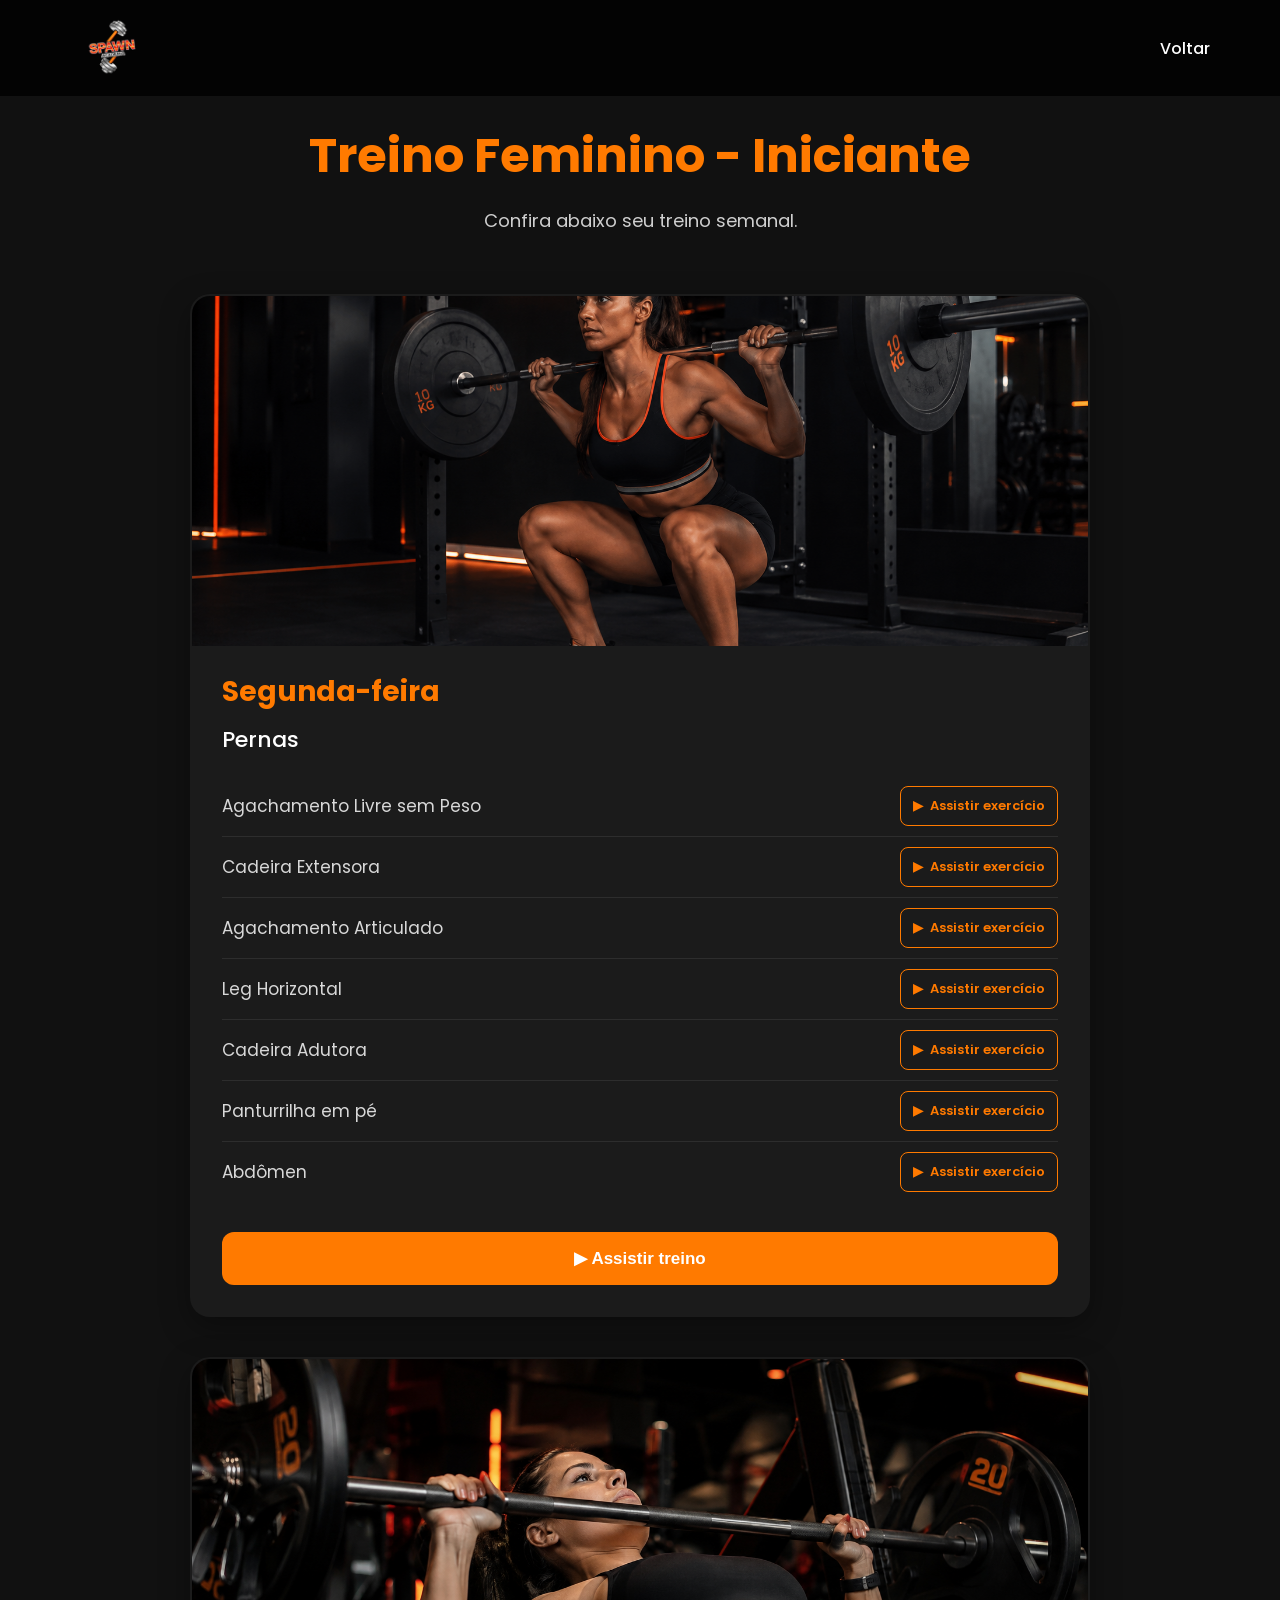
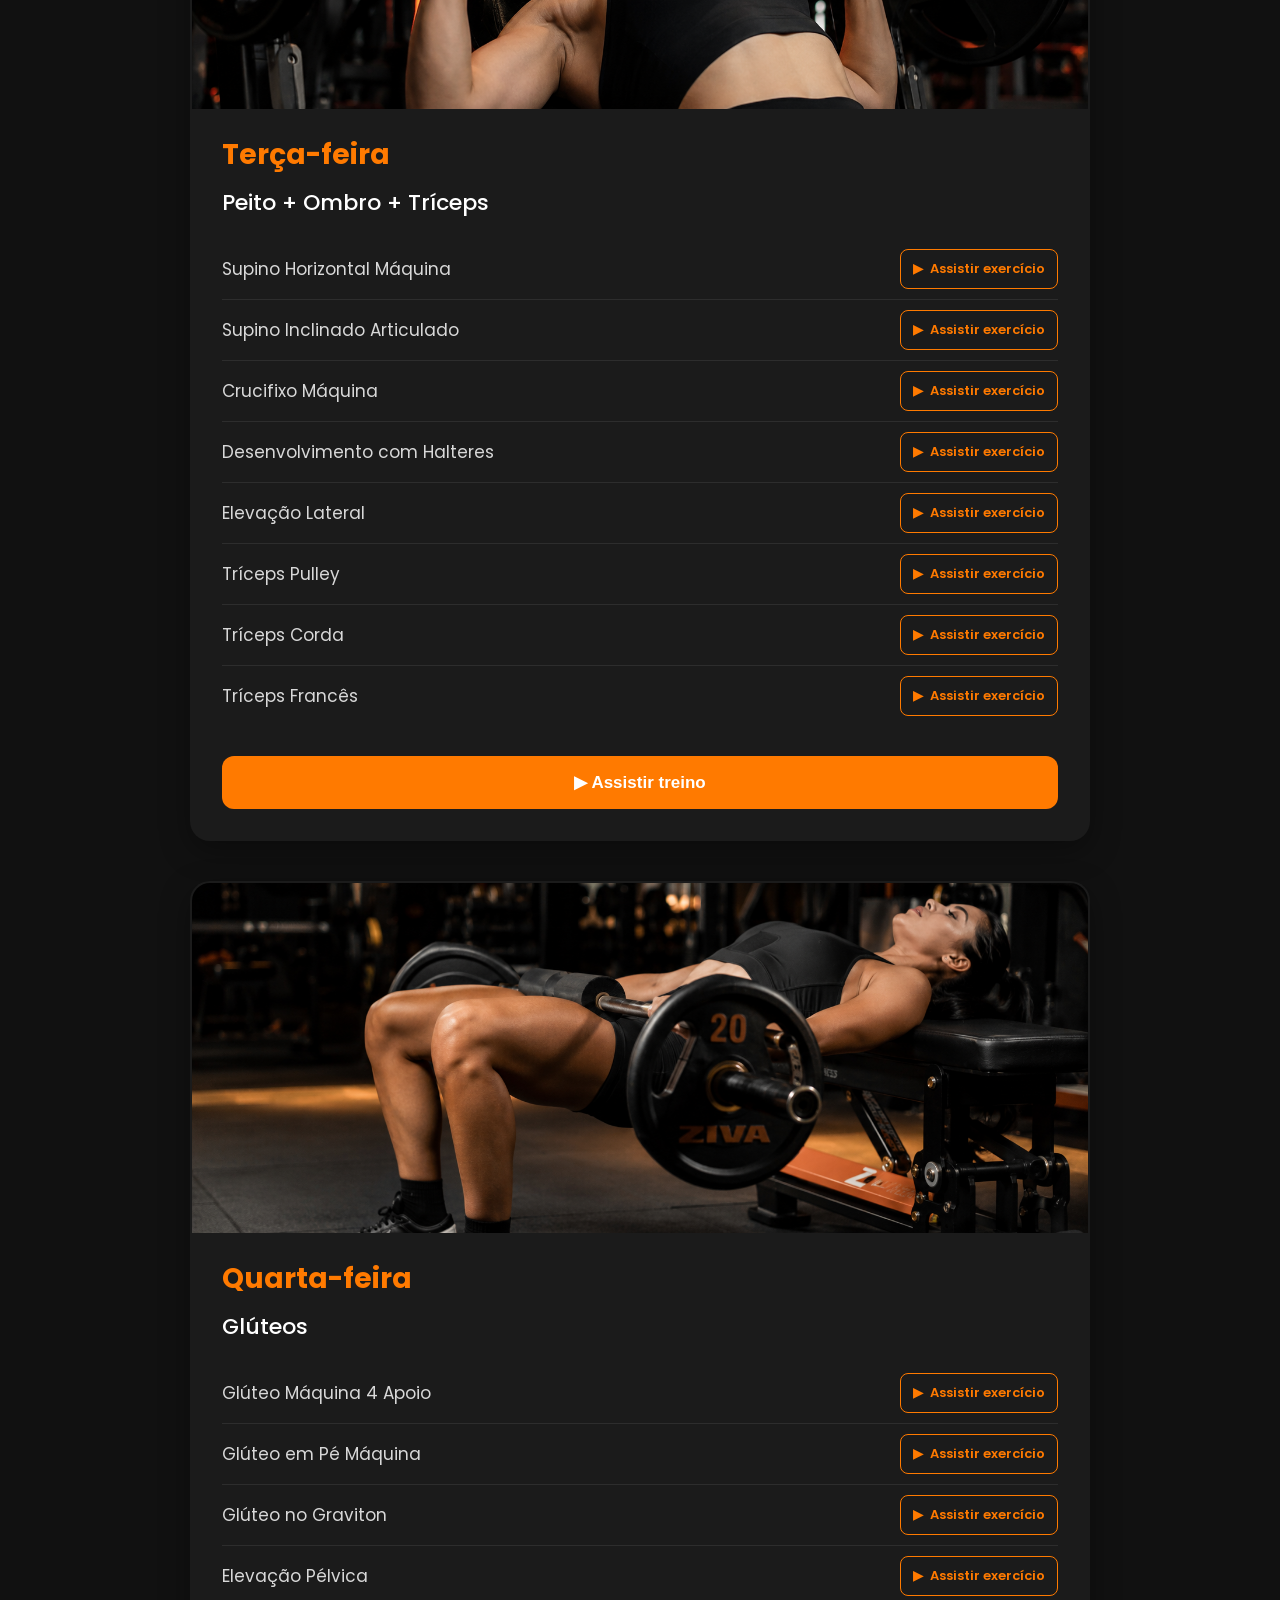
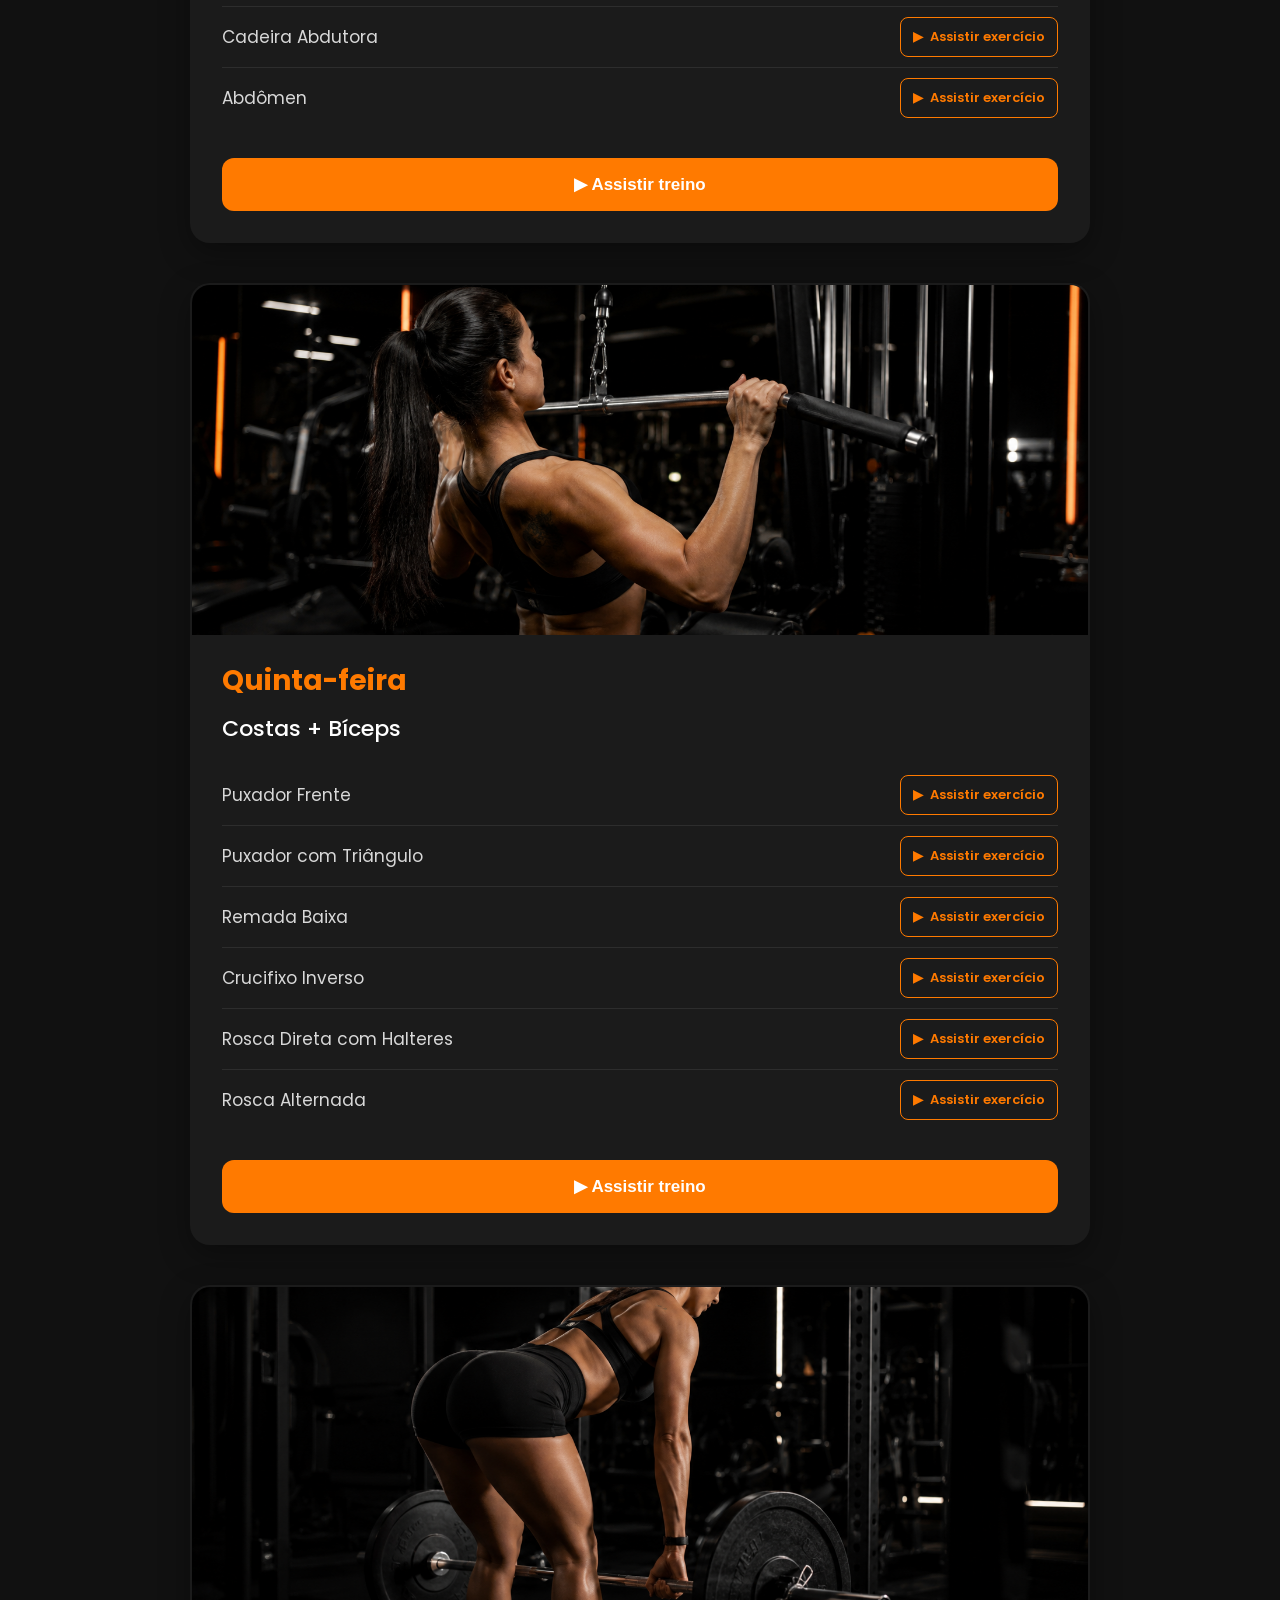
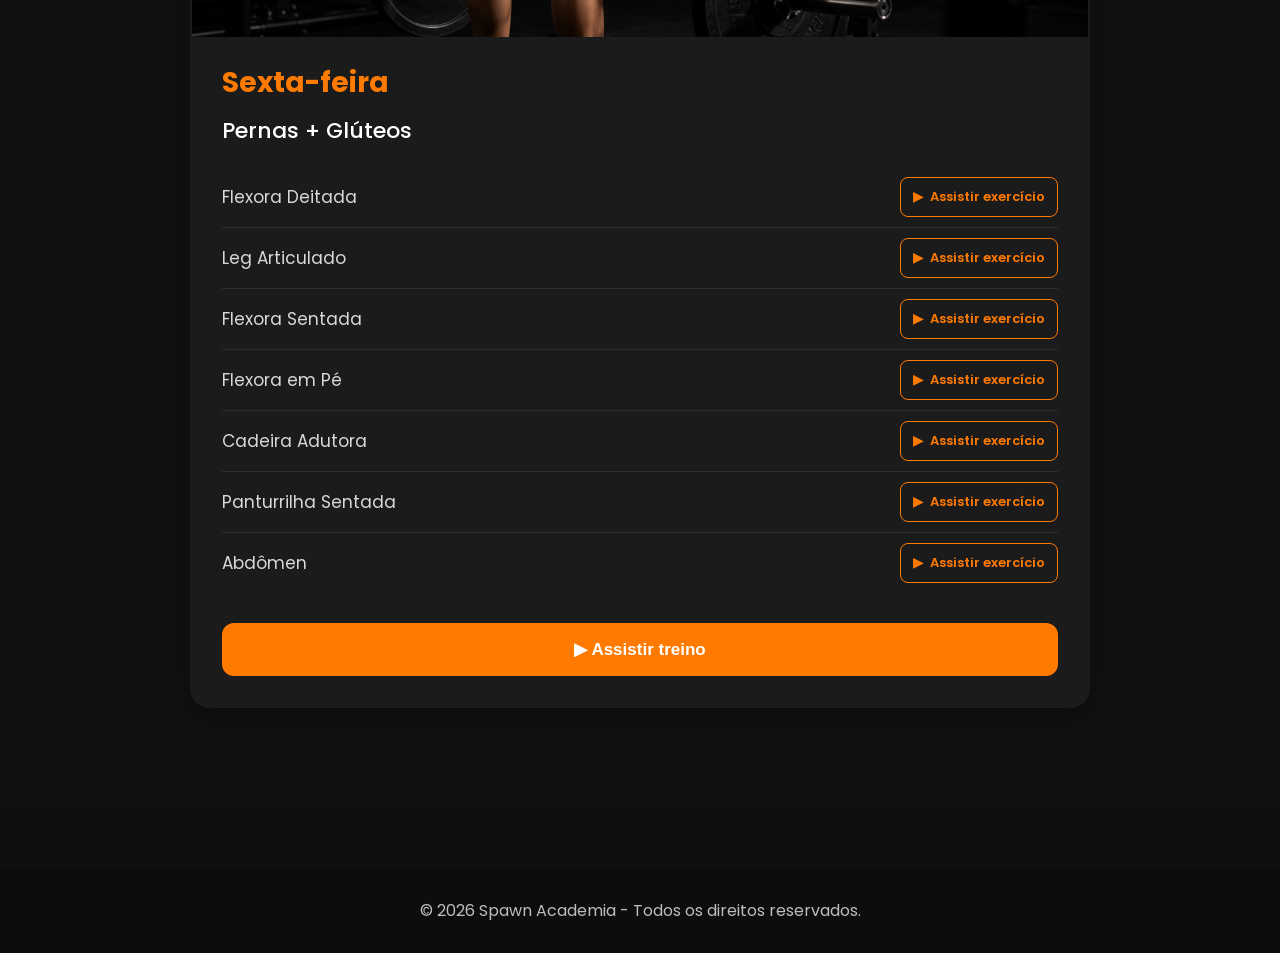
==== pages/feminino-iniciante.html @ f420a845 "Atualiza projeto" ====
<!DOCTYPE html>
<html lang="pt-BR">

<head>
    <meta charset="UTF-8">
    <meta name="viewport" content="width=device-width, initial-scale=1.0">
   
    <title>Spawn Academia | Feminino Iniciante</title>
    <link rel="icon" href="../assents/logo/logo2.png" type="image/png">

    <!-- CSS -->
    <link rel="stylesheet" href="../css/style.css">
    <link rel="stylesheet" href="../css/treino.css">
    <link rel="stylesheet" href="../css/responsive.css">

    <!-- Google Fonts -->
    <link rel="preconnect" href="https://fonts.googleapis.com">
    <link rel="preconnect" href="https://fonts.gstatic.com" crossorigin>

    <link href="https://fonts.googleapis.com/css2?family=Poppins:wght@300;400;500;600;700&display=swap" rel="stylesheet">

</head>

<body>

<header>

    <nav>
      
        <a href="../index.html">
            <img src="../assents/logo/logo2.png" alt="Spawn Academia" class="logo">
        </a>

        <ul class="menu">
            <li><a href="../pages/feminino.html">Voltar</a></li>
        </ul>

    </nav>
  
</header>

<section class="treino">

    <div class="titulo">

        <h1>Treino Feminino - Iniciante</h1>

        <p>Confira abaixo seu treino semanal.</p>

    </div>

    <!-- Segunda -->

    <div class="card-treino">

        <img src="../assents/images/segunda-pernas.fem.png" alt="Treino Segunda">

        <h2>Segunda-feira</h2>

        <h3>Pernas</h3>

        <ul>

            <li class="exercicio-item">
                <span>Agachamento Livre sem Peso</span>
                <a href="https://www.youtube.com/watch?v=Vlyn26lt04U&list=PLMjKPIZwZ25E&index=1" class="assistir-exercicio">
                    <span>▶</span> Assistir exercício
                </a>
            </li>
            <li class="exercicio-item">
                <span>Cadeira Extensora</span>
                <a href="https://www.youtube.com/watch?v=GzmvI4ds8M0&list=PLMjKPIZwZ25E&index=2" class="assistir-exercicio">
                    <span>▶</span> Assistir exercício
                </a>
            </li>
            <li class="exercicio-item">
                <span>Agachamento Articulado</span>
                <a href="https://www.youtube.com/watch?v=La2tr0AHAV4&list=PLMjKPIZwZ25E&index=3" class="assistir-exercicio">
                    <span>▶</span> Assistir exercício
                </a>
            </li>
            <li class="exercicio-item">
                <span>Leg Horizontal</span>
                <a href="https://www.youtube.com/watch?v=qKCYcLZie_Y&list=PLMjKPIZwZ25E&index=4" class="assistir-exercicio">
                    <span>▶</span> Assistir exercício
                </a>
            </li>
            <li class="exercicio-item">
                <span>Cadeira Adutora</span>
                <a href="https://www.youtube.com/watch?v=jMD0HvtWt2k&list=PLMjKPIZwZ25E&index=5" class="assistir-exercicio">
                    <span>▶</span> Assistir exercício
                </a>
            </li>
            <li class="exercicio-item">
                <span>Panturrilha em pé</span>
                <a href="https://www.youtube.com/watch?v=u_XBItPvcCw&list=PLMjKPIZwZ25E&index=6" class="assistir-exercicio">
                    <span>▶</span> Assistir exercício
                </a>
            </li>
            <li class="exercicio-item">
                <span>Abdômen</span>
                <a href="https://www.youtube.com/watch?v=ndhmgpJCgoA&list=PLMjKPIZwZ25E&index=7" class="assistir-exercicio">
                    <span>▶</span> Assistir exercício
                </a>
            </li>
            
        </ul>

        <button type="button" onclick="window.open('https://www.youtube.com/watch?v=Vlyn26lt04U&list=PLMjKPIZwZ25E', '_blank', 'noopener,noreferrer')">▶ Assistir treino</button>

    </div>

    <!-- Terça -->

    <div class="card-treino">

        <img src="../assents/images/terca-peito-triceps.fem.png" alt="Treino Terça">

        <h2>Terça-feira</h2>

        <h3>Peito + Ombro + Tríceps</h3>

        <ul>

            <li class="exercicio-item">
                <span>Supino Horizontal Máquina</span>
                <a href="https://www.youtube.com/watch?v=teJat9V-xh8&list=PLD3ThvV-xAG4" class="assistir-exercicio">
                    <span>▶</span> Assistir exercício
                </a>
            </li>
            <li class="exercicio-item">
                <span>Supino Inclinado Articulado</span>
                <a href="https://www.youtube.com/watch?v=osaffIU2b-A&list=PLD3ThvV-xAG4&index=3" class="assistir-exercicio">
                    <span>▶</span> Assistir exercício
                </a>
            </li>
            <li class="exercicio-item">
                <span>Crucifixo Máquina</span>
                <a href="https://www.youtube.com/watch?v=tzoVTt4KNB0&list=PLD3ThvV-xAG4&index=3" class="assistir-exercicio">
                    <span>▶</span> Assistir exercício
                </a>
            </li>
            <li class="exercicio-item">
                <span>Desenvolvimento com Halteres</span>
                <a href="https://www.youtube.com/watch?v=xaih0rnWHNw&list=PLD3ThvV-xAG4&index=4" class="assistir-exercicio">
                    <span>▶</span> Assistir exercício
                </a>
            </li>
            <li class="exercicio-item">
                <span>Elevação Lateral</span>
                <a href="https://www.youtube.com/watch?v=FYA7ZMkx0fg&list=PLD3ThvV-xAG4&index=5" class="assistir-exercicio">
                    <span>▶</span> Assistir exercício
                </a>
            </li>
            <li class="exercicio-item">
                <span>Tríceps Pulley</span>
                <a href="https://www.youtube.com/watch?v=lIT7YgnrWY8&list=PLD3ThvV-xAG4&index=6" class="assistir-exercicio">
                    <span>▶</span> Assistir exercício
                </a>
            </li>
            <li class="exercicio-item">
                <span>Tríceps Corda</span>
                <a href="https://www.youtube.com/watch?v=d1Bbe0peOoQ&list=PLD3ThvV-xAG4&index=7" class="assistir-exercicio">
                    <span>▶</span> Assistir exercício
                </a>
            </li>
            <li class="exercicio-item">
                <span>Tríceps Francês</span>
                <a href="https://www.youtube.com/watch?v=gcNWqP2ORuw&list=PLD3ThvV-xAG4&index=8" class="assistir-exercicio">
                    <span>▶</span> Assistir exercício
                </a>
            </li>

        </ul>

        <button type="button" onclick="window.open('https://www.youtube.com/watch?v=teJat9V-xh8&list=PLD3ThvV-xAG4&index=1', '_blank', 'noopener,noreferrer')">▶ Assistir treino</button>

    </div>

    <!-- Quarta -->

    <div class="card-treino">

        <img src="../assents/images/quarta-gluteos.fem.png" alt="Treino Quarta">

        <h2>Quarta-feira</h2>

        <h3>Glúteos</h3>

        <ul>
            
            <li class="exercicio-item">
                <span>Glúteo Máquina 4 Apoio</span>
                <a href="https://www.youtube.com/watch?v=OLvoChA8pmU&list=PLNprxktnmZfQ" class="assistir-exercicio">
                    <span>▶</span> Assistir exercício
                </a>
            </li>
            <li class="exercicio-item">
                <span>Glúteo em Pé Máquina</span>
                <a href="#" class="assistir-exercicio">
                    <span>▶</span> Assistir exercício
                </a>
            </li>
            <li class="exercicio-item">
                <span>Glúteo no Graviton</span>
                <a href="https://www.youtube.com/watch?v=3ym4Fl9kxkk&list=PLNprxktnmZfQ&index=3" class="assistir-exercicio">
                    <span>▶</span> Assistir exercício
                </a>
            </li>
            <li class="exercicio-item">
                <span>Elevação Pélvica</span>
                <a href="https://www.youtube.com/watch?v=L72Zd0kq_0Q&list=PLNprxktnmZfQ&index=3" class="assistir-exercicio">
                    <span>▶</span> Assistir exercício
                </a>
            </li>
            <li class="exercicio-item">
                <span>Cadeira Abdutora</span>
                <a href="https://www.youtube.com/watch?v=ipxPjd1JpSI&list=PLNprxktnmZfQ&index=4" class="assistir-exercicio">
                    <span>▶</span> Assistir exercício
                </a>
            </li>
            <li class="exercicio-item">
                <span>Abdômen</span>
                <a href="https://www.youtube.com/watch?v=7vRkRuj1rWE&list=PLNprxktnmZfQ&index=5" class="assistir-exercicio">
                    <span>▶</span> Assistir exercício
                </a>
            </li>
        
        </ul>
            
        <button type="button" onclick="window.open('https://www.youtube.com/watch?v=OLvoChA8pmU&list=PLNprxktnmZfQ', '_blank', 'noopener,noreferrer')">▶ Assistir treino</button>

    </div>

    <!-- Quinta -->

    <div class="card-treino">

        <img src="../assents/images/quinta-costas-biceps.fem.png" alt="Treino Quinta">

        <h2>Quinta-feira</h2>

        <h3>Costas + Bíceps</h3>

        <ul>

            <li class="exercicio-item">
                <span>Puxador Frente</span>
                <a href="https://www.youtube.com/watch?v=nlOxbo0tPXo&list=PLH4YODQTalH0" class="assistir-exercicio">
                    <span>▶</span> Assistir exercício
                </a>
            </li>
            <li class="exercicio-item">
                <span>Puxador com Triângulo</span>
                <a href="https://www.youtube.com/watch?v=YEAB3eQNvuk&list=PLH4YODQTalH0&index=2" class="assistir-exercicio">
                    <span>▶</span> Assistir exercício
                </a>
            </li>
            <li class="exercicio-item">
                <span>Remada Baixa</span>
                <a href="https://www.youtube.com/watch?v=YYjHWFsqHI0&list=PLH4YODQTalH0&index=3" class="assistir-exercicio">
                    <span>▶</span> Assistir exercício
                </a>
            </li>
            <li class="exercicio-item">
                <span>Crucifixo Inverso</span>
                <a href="https://www.youtube.com/watch?v=YYIygKVT1xU&list=PLH4YODQTalH0&index=4" class="assistir-exercicio">
                    <span>▶</span> Assistir exercício
                </a>
            </li>
            <li class="exercicio-item">
                <span>Rosca Direta com Halteres</span>
                <a href="https://www.youtube.com/watch?v=7l2y5PBVkb8&list=PLH4YODQTalH0&index=5" class="assistir-exercicio">
                    <span>▶</span> Assistir exercício
                </a>
            </li>
            <li class="exercicio-item">
                <span>Rosca Alternada</span>
                <a href="https://www.youtube.com/watch?v=LImiRdWSFnM&list=PLH4YODQTalH0&index=6" class="assistir-exercicio">
                    <span>▶</span> Assistir exercício
                </a>
            </li>

        </ul>

        <button type="button" onclick="window.open('https://www.youtube.com/watch?v=YEAB3eQNvuk&list=PLH4YODQTalH0', '_blank', 'noopener,noreferrer')">▶ Assistir treino</button>

    </div>

    <!-- Sexta -->

    <div class="card-treino">

        <img src="../assents/images/sexta-posterior.fem.png" alt="Treino Sexta">

        <h2>Sexta-feira</h2>

        <h3>Pernas + Glúteos</h3>

        <ul>

            <li class="exercicio-item">
                <span>Flexora Deitada</span>
                <a href="https://www.youtube.com/watch?v=069r8OwRRcQ&list=PLcJt9dK25GWM&index=4" class="assistir-exercicio">
                    <span>▶</span> Assistir exercício
                </a>
            </li>
            <li class="exercicio-item">
                <span>Leg Articulado</span>
                <a href="https://www.youtube.com/watch?v=kw7XXv4GNTw&list=PLcJt9dK25GWM&index=7" class="assistir-exercicio">
                    <span>▶</span> Assistir exercício
                </a>
            </li>
            <li class="exercicio-item">
                <span>Flexora Sentada</span>
                <a href="https://www.youtube.com/watch?v=VbL2vviYEyE&list=PLcJt9dK25GWM&index=7" class="assistir-exercicio">
                    <span>▶</span> Assistir exercício
                </a>
            </li>
            <li class="exercicio-item">
                <span>Flexora em Pé</span>
                <a href="https://www.youtube.com/watch?v=D6bbSNT-ZXE&list=PLcJt9dK25GWM&index=7" class="assistir-exercicio">
                    <span>▶</span> Assistir exercício
                </a>
            </li>
            <li class="exercicio-item">
                <span>Cadeira Adutora</span>
                <a href="https://www.youtube.com/watch?v=ipxPjd1JpSI&list=PLcJt9dK25GWM&index=2" class="assistir-exercicio">
                    <span>▶</span> Assistir exercício
                </a>
            </li>
            <li class="exercicio-item">
                <span>Panturrilha Sentada</span>
                <a href="https://www.youtube.com/watch?v=YFZ21l-8hrI&list=PLcJt9dK25GWM" class="assistir-exercicio">
                    <span>▶</span> Assistir exercício
                </a>
            </li>
            <li class="exercicio-item">
                <span>Abdômen</span>
                <a href="https://www.youtube.com/watch?v=ndhmgpJCgoA&list=PLcJt9dK25GWM&index=2" class="assistir-exercicio">
                    <span>▶</span> Assistir exercício
                </a>
            </li>

        </ul>

        <button type="button" onclick="window.open('https://www.youtube.com/watch?v=069r8OwRRcQ&list=PLcJt9dK25GWM&index=4', '_blank', 'noopener,noreferrer')">▶ Assistir treino</button>
        
    </div>

</section>

<footer>

    <p>© 2026 Spawn Academia - Todos os direitos reservados.</p>

</footer>

<script src="../js/script.js"></script>

</body>

</html>
---- css/style.css ----
/* ===========================
   RESET
=========================== */

*{
    margin:0;
    padding:0;
    box-sizing:border-box;
}

html{
    scroll-behavior:smooth;
}

body{
    font-family:'Poppins', sans-serif;
    background:#0f0f0f;
    color:#fff;
}

a{
    text-decoration:none;
    color:inherit;
}

img{
    max-width:100%;
    display:block;
}

ul{
    list-style:none;
}

/* ===========================
   CORES
=========================== */

:root{

    --laranja:#ff7a00;
    --preto:#0f0f0f;
    --cinza:#1a1a1a;
    --branco:#ffffff;

}

/* ===========================
   HEADER
=========================== */

header{

    width:100%;
    position:fixed;
    top:0;
    left:0;
    background:rgba(0,0,0,.85);
    backdrop-filter:blur(8px);
    z-index:1000;

}

nav{

    max-width:1200px;
    margin:auto;

    display:flex;
    justify-content:space-between;
    align-items:center;

    padding:18px 30px;

}

.logo{

    height:60px;

}

.menu{

    display:flex;
    gap:30px;

}

.menu a{

    transition:.3s;
    font-weight:500;

}

.menu a:hover{

    color:var(--laranja);

}

/* ===========================
   HERO
=========================== */

.hero{

    position:relative;

    width:100%;

    min-height:100vh;

    overflow:hidden;

}

.slider{

    position:absolute;

    width:100%;

    height:100%;

}

.slide{

    position:absolute;

    width:100%;

    height:100%;

    object-fit:cover;

    opacity:0;

    transition:opacity 1.5s ease;

}

.slide.active{

    opacity:1;

}

.overlay{

    position:absolute;

    top:0;

    left:0;

    width:100%;

    height:100%;

    background:rgba(0,0,0,.60);

    z-index:1;

}

.hero-content{

    position:relative;

    z-index:2;

    min-height:100vh;

    display:flex;

    flex-direction:column;

    justify-content:center;

    align-items:center;

    text-align:center;

    padding:20px;

    padding-top:90px;

}

.hero h1{

    font-size:60px;

    margin-bottom:20px;

}

.hero p{

    font-size:20px;

    color:#ddd;

    margin-bottom:35px;

    max-width:700px;

}

.btn{

    background:var(--laranja);

    color:#fff;

    padding:15px 40px;

    border-radius:8px;

    font-size:18px;

    font-weight:600;

    transition:.3s;

}

.btn:hover{

    background:#ff8d24;

    transform:scale(1.05);

}

.indicadores{

    display:flex;

    gap:12px;

    margin-top:45px;

}

.dot{

    width:12px;

    height:12px;

    border-radius:50%;

    background:rgba(255,255,255,.5);

    cursor:pointer;

    transition:.3s;

}

.dot.active{

    background:var(--laranja);

}

/* ===========================
   CATEGORIAS
=========================== */

.categorias{

    max-width:1200px;

    margin:auto;

    padding:80px 25px;

}

.categorias h2{

    text-align:center;

    font-size:38px;

    margin-bottom:45px;

}

.cards{

    display:grid;

    grid-template-columns:repeat(2,1fr);

    gap:30px;

}

.card{

    background:var(--cinza);

    border-radius:15px;

    overflow:hidden;

    transition:.3s;

    cursor:pointer;

    box-shadow:0 10px 25px rgba(0,0,0,.25);

}

.card:hover{

    transform:translateY(-8px);

    box-shadow:0 18px 35px rgba(255,122,0,.18);

    animation:pulo-card .42s ease;

}

.card img{

    width:100%;

    height:260px;

    object-fit:cover;

    object-position:center 35%;

}

.card h3{

    padding:20px;

    text-align:center;

    font-size:24px;

    font-weight:600;

}

/* ===========================
   FOOTER
=========================== */

footer{

    background:#000;

    text-align:center;

    padding:30px;

    color:#999;

    margin-top:60px;

}

/* ===========================
   RESPONSIVO
=========================== */

@media(max-width:992px){

    nav{

        padding:18px 20px;

    }

    .hero h1{

        font-size:48px;

    }

    .hero p{

        font-size:18px;

    }

}

@media(max-width:768px){

    nav{

        flex-direction:column;

        gap:15px;

        padding:18px 20px;

    }

    .logo{

        height:55px;

    }

    .menu{

        display:flex;

        gap:20px;

        flex-wrap:wrap;

        justify-content:center;

    }

    .hero{

        min-height:100vh;

    }

    .hero-content{

        padding-top:150px;

        padding-left:20px;

        padding-right:20px;

    }

    .hero h1{

        font-size:36px;

    }

    .hero p{

        font-size:17px;

    }

    .btn{

        padding:14px 30px;

        font-size:17px;

    }

    .cards{

        grid-template-columns:1fr;

    }

}

@media(max-width:480px){

    .hero-content{

        padding-top:170px;

    }

    .hero h1{

        font-size:30px;

        line-height:1.2;

    }

    .hero p{

        font-size:16px;

    }

    .btn{

        width:100%;

        max-width:260px;

        font-size:16px;

        padding:13px 20px;

    }

    .categorias{

        padding:60px 20px;

    }

    .categorias h2{

        font-size:30px;

    }

    .card img{

        height:220px;

    }

    .card h3{

        font-size:22px;

    }

}

/* ===========================
   CONTATO
=========================== */

.contato{

    padding:90px 25px;

    background:#111;

    text-align:center;

}

.contato h2{

    font-size:42px;

    color:var(--laranja);

    margin-bottom:15px;

}

.contato-subtitulo{

    color:#bdbdbd;

    margin-bottom:60px;

    font-size:18px;

}

.contato-grid{

    max-width:1200px;

    margin:auto;

    display:grid;

    grid-template-columns:repeat(3,1fr);

    gap:30px;

}

.contato-card{

    background:#1b1b1b;

    border-radius:18px;

    padding:40px 25px;

    transition:.35s;

    border:2px solid transparent;

    box-shadow:0 15px 35px rgba(0,0,0,.35);

}

.contato-card:hover{

    transform:translateY(-10px);

    border-color:var(--laranja);

    box-shadow:0 20px 45px rgba(255,122,0,.25);

}

.contato-card i{

    font-size:42px;

    color:var(--laranja);

    margin-bottom:20px;

}

.contato-card h3{

    margin-bottom:15px;

    font-size:24px;

}

.contato-card p{

    color:#d5d5d5;

    margin-bottom:25px;

    line-height:1.6;

}

.contato-btn{

    display:inline-block;

    background:var(--laranja);

    color:white;

    padding:12px 28px;

    border-radius:8px;

    font-weight:600;

    transition:.3s;

}

.contato-btn:hover{

    background:#ff9433;

    transform:scale(1.05);

}

@media(max-width:900px){

    .contato-grid{

        grid-template-columns:repeat(2,1fr);

    }

}

@media(max-width:768px){

    .contato{

        padding:70px 20px;

    }

    .contato h2{

        font-size:34px;

    }

}

@media(max-width:600px){

    .contato-grid{

        grid-template-columns:1fr;

    }

}

/* ================================
   ANIMAÇÃO AO ROLAR
================================ */

.animar-scroll {
    opacity: 0;
    transform: translateY(40px);
    transition: opacity 0.8s ease, transform 0.8s ease;
}

.animar-scroll.visivel {
    opacity: 1;
    transform: translateY(0);
}

@keyframes pulo-card {
    0%, 100% {
        transform: translateY(0);
    }

    50% {
        transform: translateY(-10px);
    }
}

@media (hover: hover) and (pointer: fine) {
    .contato-card:hover {
        animation:pulo-card .42s ease;
    }
}
---- css/treino.css ----
/* ===========================
   PÁGINAS DE TREINO
=========================== */

.treino{
    min-height:100vh;
    background:#111;
    padding:120px 8% 60px;
}

.titulo{
    text-align:center;
    margin-bottom:60px;
}

.titulo h1{
    color:#ff7a00;
    font-size:48px;
    margin-bottom:15px;
}

.titulo p{
    color:#cfcfcf;
    font-size:18px;
}

.card-treino{

    max-width:900px;
    margin:40px auto;

    background:#1b1b1b;

    border-radius:20px;

    overflow:hidden;

    box-shadow:0 10px 30px rgba(0,0,0,.35);

    border:2px solid transparent;

    transition:.4s;

}

.card-treino:hover{

    transform:translateY(-8px);

    border-color:#ff7a00;

    box-shadow:0 15px 40px rgba(255,122,0,.35);

}

.card-treino img{

    width:100%;

    height:350px;

    object-fit:cover;

    display:block;

}

.card-treino h2{

    color:#ff7a00;

    font-size:28px;

    padding:25px 30px 10px;

}

.card-treino h3{

    color:#ffffff;

    padding:0 30px 20px;

    font-size:22px;

    font-weight:500;

}

.card-treino ul{

    list-style:none;

    padding:0 30px 30px;

}

.card-treino ul li{

    color:#d8d8d8;

    padding:10px 0;

    border-bottom:1px solid rgba(255,255,255,.08);

    font-size:17px;

}

.exercicio-item{

    display:flex;

    align-items:center;

    justify-content:space-between;

    flex-wrap:wrap;

    gap:12px;

}

.exercicio-item > span{

    flex:1 1 240px;

    min-width:0;

    overflow-wrap:anywhere;

}

.assistir-exercicio{

    display:inline-flex;

    align-items:center;

    justify-content:center;

    gap:7px;

    max-width:100%;

    min-height:40px;

    padding:7px 12px;

    border:1px solid #ff7a00;

    border-radius:8px;

    color:#ff7a00;

    font-size:13px;

    font-weight:600;

    line-height:1.3;

    text-align:center;

    transition:.3s;

}

.assistir-exercicio > span{

    flex:0 0 auto;

}

.assistir-exercicio:hover{

    background:rgba(255,122,0,.12);

}

.card-treino ul li:last-child{

    border-bottom:none;

}

.card-treino button{

    width:calc(100% - 60px);

    margin:0 30px 30px;

    padding:16px;

    border:none;

    border-radius:12px;

    background:#ff7a00;

    color:#fff;

    font-size:17px;

    font-weight:600;

    cursor:pointer;

    transition:.3s;

}

.card-treino button:hover{

    background:#ff922b;

    transform:scale(1.02);

}

footer{

    text-align:center;

    padding:30px;

    color:#bdbdbd;

    background:#0d0d0d;

}

/* RESPONSIVO */

@media(max-width:768px){

    .treino{

        padding:100px 20px 40px;

    }

    .titulo h1{

        font-size:34px;

    }

    .card-treino img{

        height:220px;

    }

    .card-treino h2{

        font-size:24px;

    }

    .card-treino h3{

        font-size:19px;

    }

    .card-treino ul li{

        font-size:16px;

    }

    .card-treino button{

        font-size:16px;

    }

}

@media(max-width:480px){

    .exercicio-item{

        flex-wrap:nowrap;

        gap:8px;

    }

    .exercicio-item > span{

        flex:1 1 0;

        white-space:nowrap;

        overflow:hidden;

        overflow-wrap:normal;

        text-overflow:ellipsis;

    }

    .assistir-exercicio{

        flex:0 0 44px;

        min-width:44px;

        min-height:44px;

        padding:0;

        gap:0;

        font-size:0;

    }

    .assistir-exercicio > span{

        font-size:16px;

    }

}
---- css/responsive.css ----
/* Tablets */
@media (max-width: 992px){

    .cards,
    .niveis{
        grid-template-columns:repeat(2,1fr);
        gap:25px;
    }

    .pagina-categoria,
    .treino{

        padding-top:140px;

    }

}

/* Celulares */
@media (max-width:768px){

    nav{
        flex-direction:column;
        justify-content:center;
        align-items:center;
        gap:15px;
        padding:15px 20px;
    }

    .logo{
        width:75px;
    }

    .menu{
        display:flex;
        justify-content:center;
        align-items:center;
        gap:20px;
        flex-wrap:wrap;
    }

    .hero{

        min-height:100vh;
        text-align:center;

    }

    .hero-content{

        padding-top:130px;

    }

    .hero h1{

        font-size:34px;

    }

    .hero p{

        font-size:17px;

    }

    .btn{

        width:90%;
        max-width:280px;

    }

    .cards,
    .niveis{

        grid-template-columns:1fr;

    }

    .nivel-card img{

        height:280px;

    }

    .pagina-categoria,
    .treino{

        padding-top:140px;

    }

}

/* Celulares pequenos (iPhone SE e similares) */
@media (max-width:480px){

    nav{

        gap:10px;

    }

    .logo{

        width:65px;

    }

    .menu{

        gap:12px;
        font-size:15px;

    }

    .hero{

        min-height:100vh;

    }

    .hero-content{

        padding-top:130px;

    }

    .hero h1{

        font-size:28px;

    }

    .hero p{

        font-size:15px;

    }

    .btn{

        width:95%;
        font-size:16px;

    }

    .nivel-card img{

        height:230px;

    }

    .pagina-categoria,
    .treino{

        padding-top:150px;

    }

}
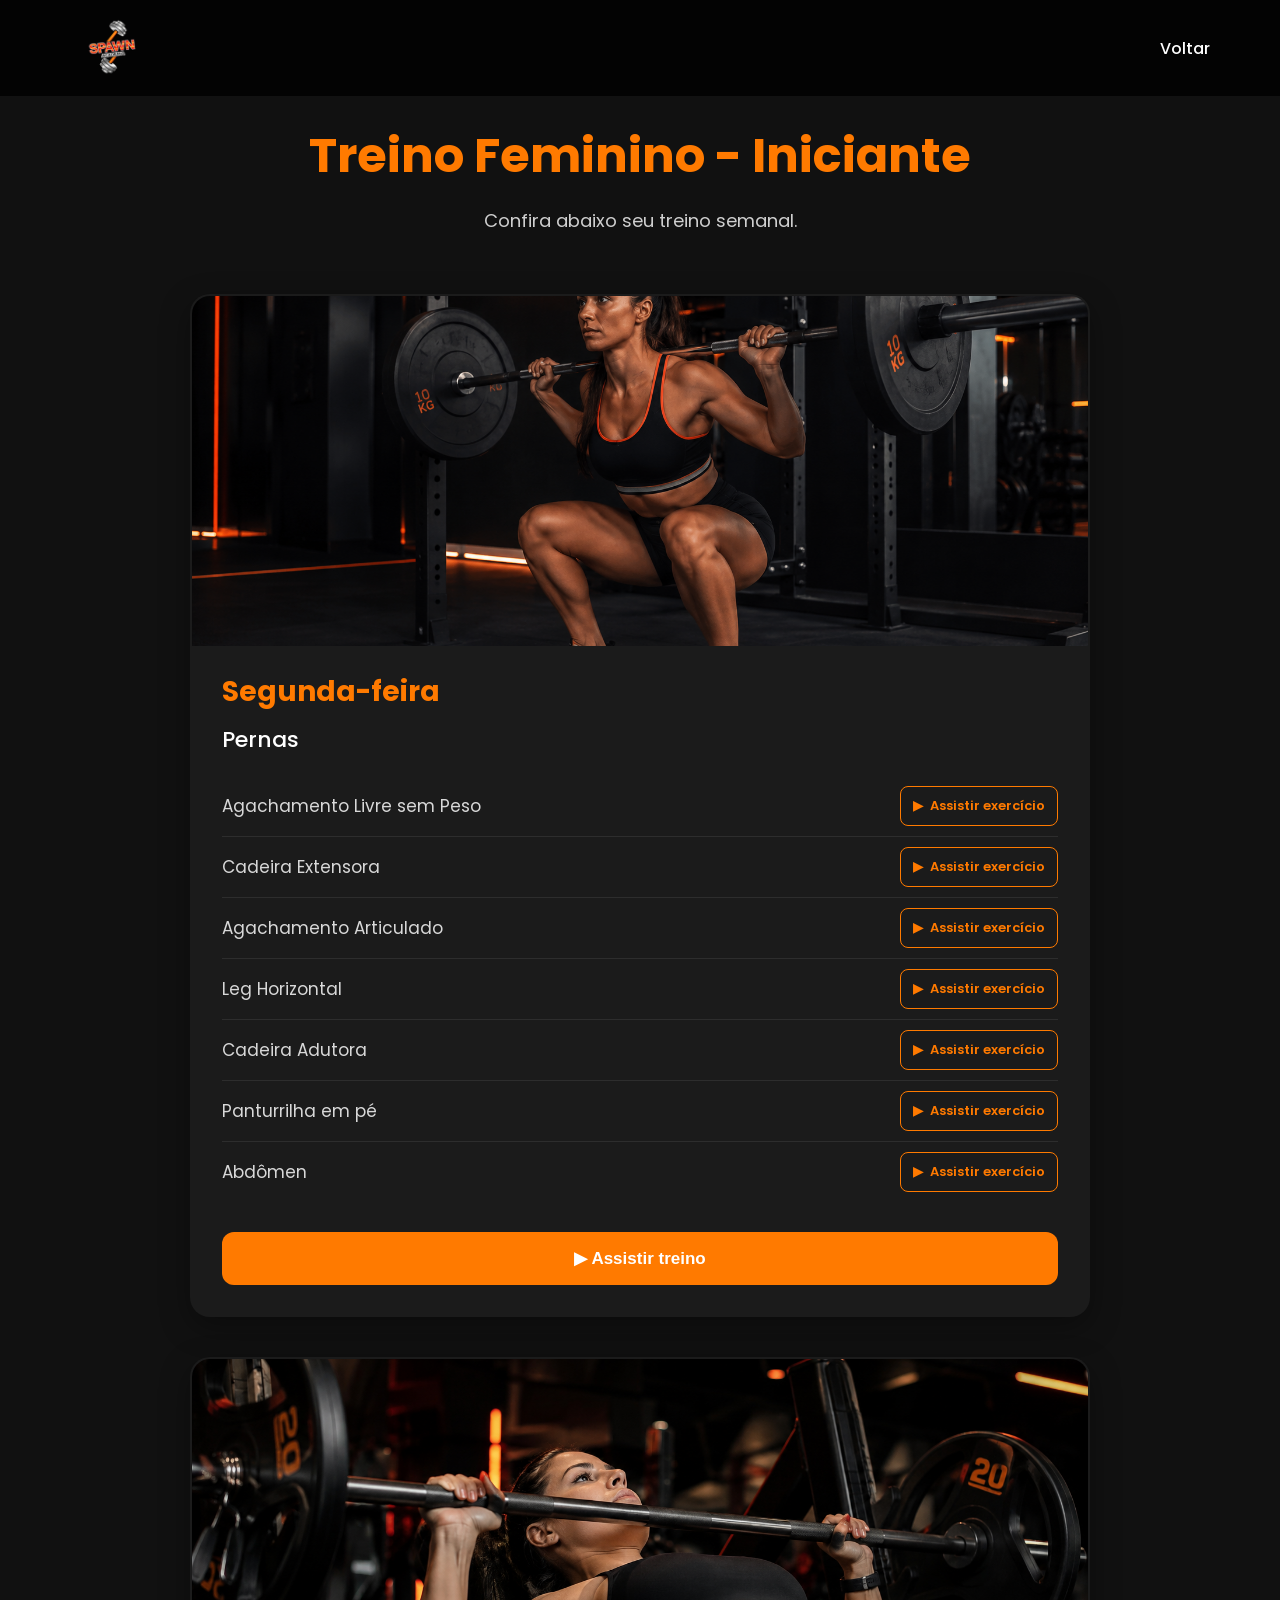
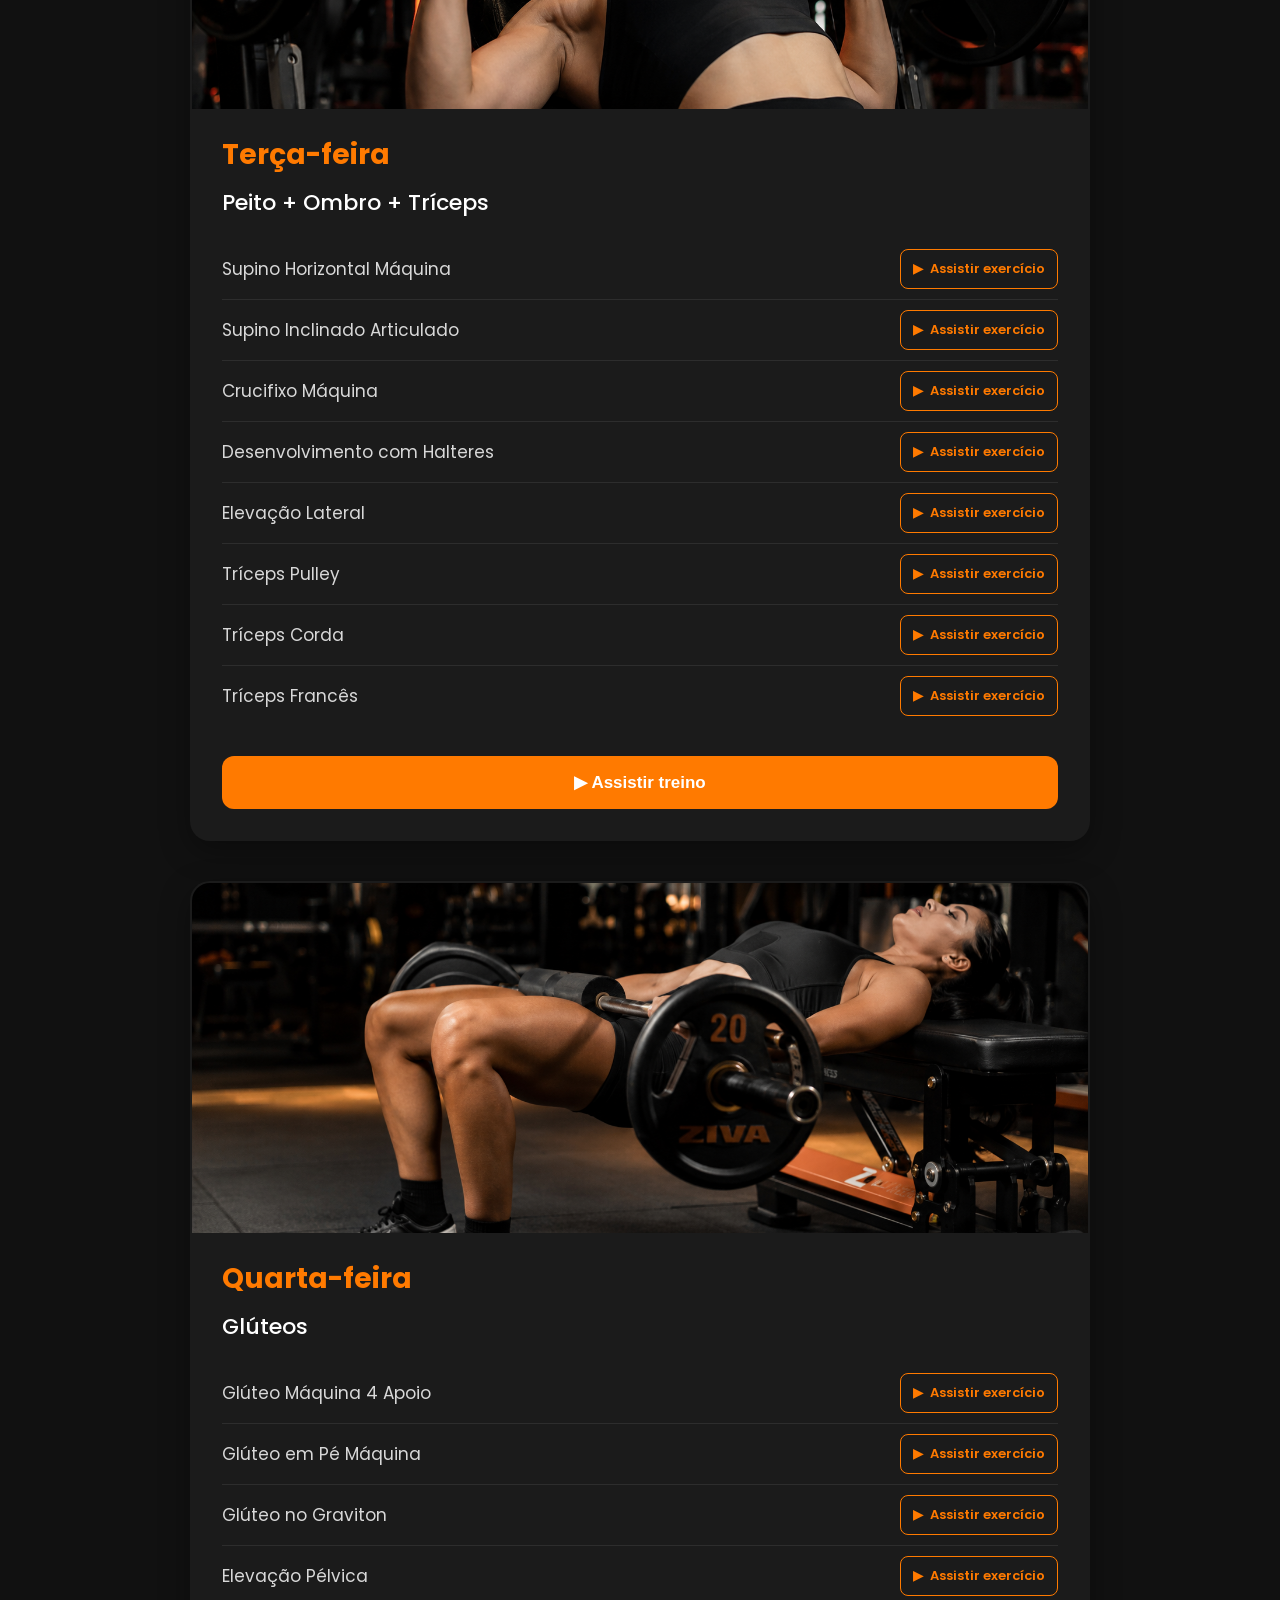
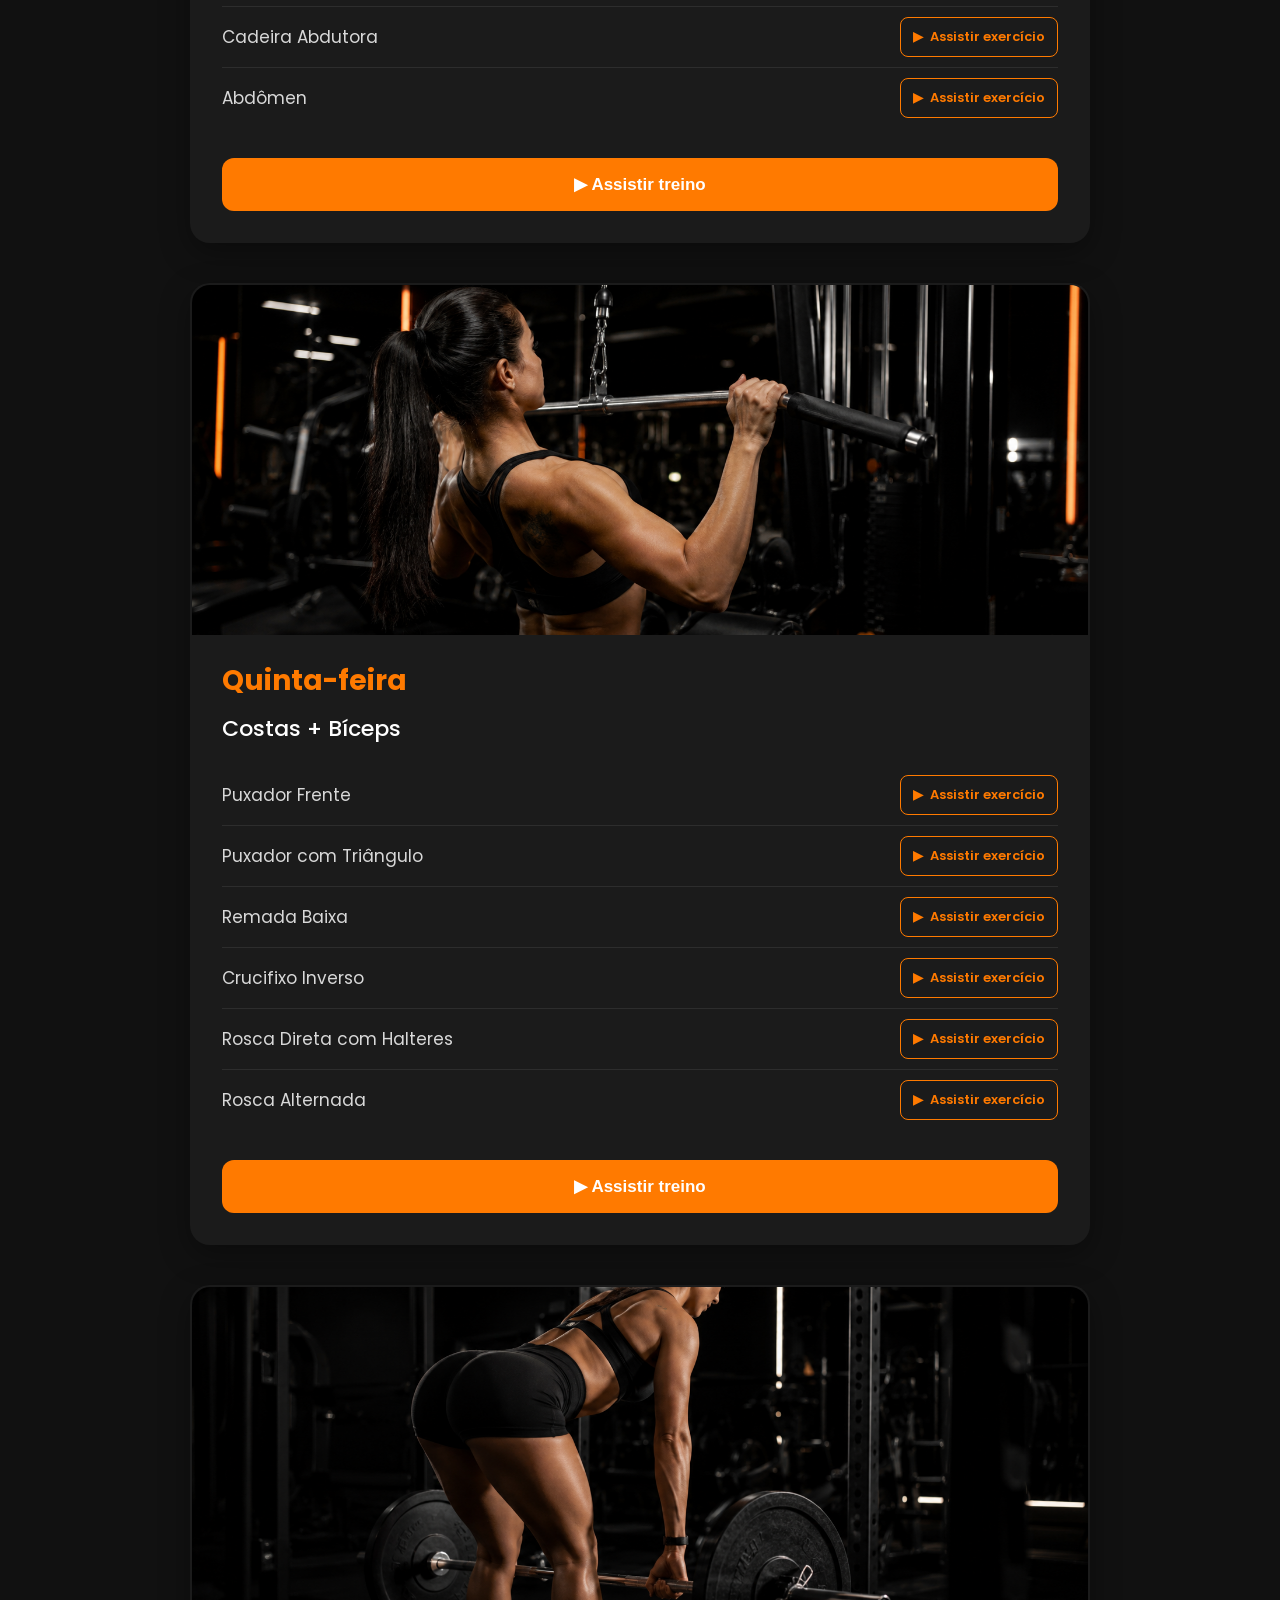
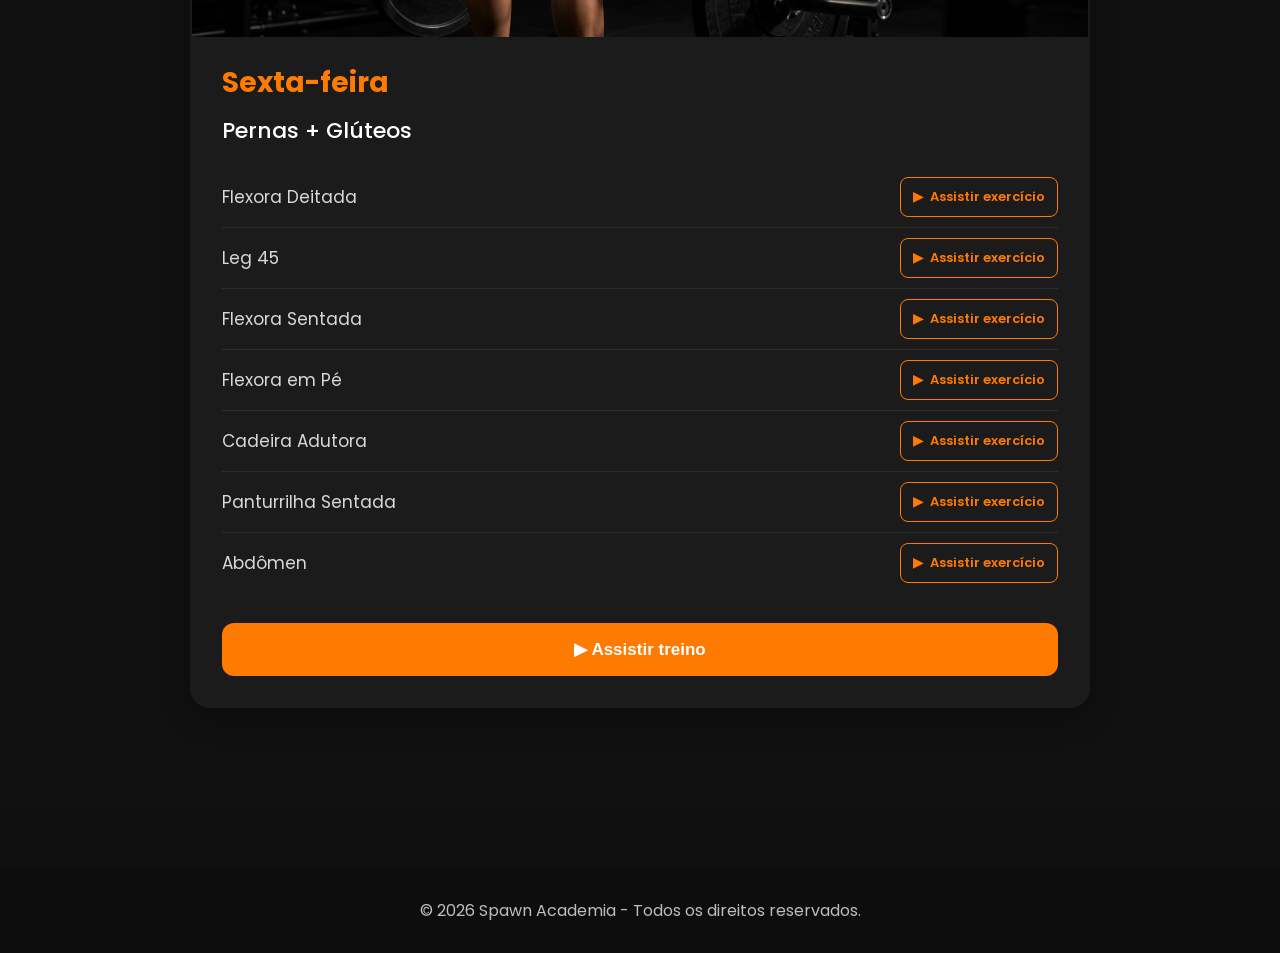
==== commit fe714abc: "Atualiza site" ====
--- a/pages/feminino-iniciante.html
+++ b/pages/feminino-iniciante.html
@@ -27,12 +27,12 @@
 
     <nav>
       
-        <a href="../index.html">
+        <a href="/">
             <img src="../assents/logo/logo2.png" alt="Spawn Academia" class="logo">
         </a>
 
         <ul class="menu">
-            <li><a href="../pages/feminino.html">Voltar</a></li>
+            <li><a href="/feminino">Voltar</a></li>
         </ul>
 
     </nav>
@@ -63,43 +63,43 @@
 
             <li class="exercicio-item">
                 <span>Agachamento Livre sem Peso</span>
-                <a href="https://www.youtube.com/watch?v=Vlyn26lt04U&list=PLMjKPIZwZ25E&index=1" class="assistir-exercicio">
+                <a href="https://www.youtube.com/watch?v=Vlyn26lt04U&list=PLMjKPIZwZ25E&index=1" target="_blank" rel="noopener noreferrer" class="assistir-exercicio">
                     <span>▶</span> Assistir exercício
                 </a>
             </li>
             <li class="exercicio-item">
                 <span>Cadeira Extensora</span>
-                <a href="https://www.youtube.com/watch?v=GzmvI4ds8M0&list=PLMjKPIZwZ25E&index=2" class="assistir-exercicio">
+                <a href="https://www.youtube.com/watch?v=GzmvI4ds8M0&list=PLMjKPIZwZ25E&index=2" target="_blank" rel="noopener noreferrer" class="assistir-exercicio">
                     <span>▶</span> Assistir exercício
                 </a>
             </li>
             <li class="exercicio-item">
                 <span>Agachamento Articulado</span>
-                <a href="https://www.youtube.com/watch?v=La2tr0AHAV4&list=PLMjKPIZwZ25E&index=3" class="assistir-exercicio">
+                <a href="https://www.youtube.com/watch?v=La2tr0AHAV4&list=PLMjKPIZwZ25E&index=3" target="_blank" rel="noopener noreferrer" class="assistir-exercicio">
                     <span>▶</span> Assistir exercício
                 </a>
             </li>
             <li class="exercicio-item">
                 <span>Leg Horizontal</span>
-                <a href="https://www.youtube.com/watch?v=qKCYcLZie_Y&list=PLMjKPIZwZ25E&index=4" class="assistir-exercicio">
+                <a href="https://www.youtube.com/watch?v=qKCYcLZie_Y&list=PLMjKPIZwZ25E&index=4" target="_blank" rel="noopener noreferrer" class="assistir-exercicio">
                     <span>▶</span> Assistir exercício
                 </a>
             </li>
             <li class="exercicio-item">
                 <span>Cadeira Adutora</span>
-                <a href="https://www.youtube.com/watch?v=jMD0HvtWt2k&list=PLMjKPIZwZ25E&index=5" class="assistir-exercicio">
+                <a href="https://www.youtube.com/watch?v=jMD0HvtWt2k&list=PLMjKPIZwZ25E&index=5" target="_blank" rel="noopener noreferrer" class="assistir-exercicio">
                     <span>▶</span> Assistir exercício
                 </a>
             </li>
             <li class="exercicio-item">
                 <span>Panturrilha em pé</span>
-                <a href="https://www.youtube.com/watch?v=u_XBItPvcCw&list=PLMjKPIZwZ25E&index=6" class="assistir-exercicio">
+                <a href="https://www.youtube.com/watch?v=u_XBItPvcCw&list=PLMjKPIZwZ25E&index=6" target="_blank" rel="noopener noreferrer" class="assistir-exercicio">
                     <span>▶</span> Assistir exercício
                 </a>
             </li>
             <li class="exercicio-item">
                 <span>Abdômen</span>
-                <a href="https://www.youtube.com/watch?v=ndhmgpJCgoA&list=PLMjKPIZwZ25E&index=7" class="assistir-exercicio">
+                <a href="https://www.youtube.com/watch?v=ndhmgpJCgoA&list=PLMjKPIZwZ25E&index=7" target="_blank" rel="noopener noreferrer" class="assistir-exercicio">
                     <span>▶</span> Assistir exercício
                 </a>
             </li>
@@ -124,49 +124,49 @@
 
             <li class="exercicio-item">
                 <span>Supino Horizontal Máquina</span>
-                <a href="https://www.youtube.com/watch?v=teJat9V-xh8&list=PLD3ThvV-xAG4" class="assistir-exercicio">
+                <a href="https://www.youtube.com/watch?v=teJat9V-xh8&list=PLD3ThvV-xAG4" target="_blank" rel="noopener noreferrer" class="assistir-exercicio">
                     <span>▶</span> Assistir exercício
                 </a>
             </li>
             <li class="exercicio-item">
                 <span>Supino Inclinado Articulado</span>
-                <a href="https://www.youtube.com/watch?v=osaffIU2b-A&list=PLD3ThvV-xAG4&index=3" class="assistir-exercicio">
+                <a href="https://www.youtube.com/watch?v=osaffIU2b-A&list=PLD3ThvV-xAG4&index=3" target="_blank" rel="noopener noreferrer" class="assistir-exercicio">
                     <span>▶</span> Assistir exercício
                 </a>
             </li>
             <li class="exercicio-item">
                 <span>Crucifixo Máquina</span>
-                <a href="https://www.youtube.com/watch?v=tzoVTt4KNB0&list=PLD3ThvV-xAG4&index=3" class="assistir-exercicio">
+                <a href="https://www.youtube.com/watch?v=tzoVTt4KNB0&list=PLD3ThvV-xAG4&index=3" target="_blank" rel="noopener noreferrer" class="assistir-exercicio">
                     <span>▶</span> Assistir exercício
                 </a>
             </li>
             <li class="exercicio-item">
                 <span>Desenvolvimento com Halteres</span>
-                <a href="https://www.youtube.com/watch?v=xaih0rnWHNw&list=PLD3ThvV-xAG4&index=4" class="assistir-exercicio">
+                <a href="https://www.youtube.com/watch?v=xaih0rnWHNw&list=PLD3ThvV-xAG4&index=4" target="_blank" rel="noopener noreferrer" class="assistir-exercicio">
                     <span>▶</span> Assistir exercício
                 </a>
             </li>
             <li class="exercicio-item">
                 <span>Elevação Lateral</span>
-                <a href="https://www.youtube.com/watch?v=FYA7ZMkx0fg&list=PLD3ThvV-xAG4&index=5" class="assistir-exercicio">
+                <a href="https://www.youtube.com/watch?v=FYA7ZMkx0fg&list=PLD3ThvV-xAG4&index=5" target="_blank" rel="noopener noreferrer" class="assistir-exercicio">
                     <span>▶</span> Assistir exercício
                 </a>
             </li>
             <li class="exercicio-item">
                 <span>Tríceps Pulley</span>
-                <a href="https://www.youtube.com/watch?v=lIT7YgnrWY8&list=PLD3ThvV-xAG4&index=6" class="assistir-exercicio">
+                <a href="https://www.youtube.com/watch?v=lIT7YgnrWY8&list=PLD3ThvV-xAG4&index=6" target="_blank" rel="noopener noreferrer" class="assistir-exercicio">
                     <span>▶</span> Assistir exercício
                 </a>
             </li>
             <li class="exercicio-item">
                 <span>Tríceps Corda</span>
-                <a href="https://www.youtube.com/watch?v=d1Bbe0peOoQ&list=PLD3ThvV-xAG4&index=7" class="assistir-exercicio">
+                <a href="https://www.youtube.com/watch?v=d1Bbe0peOoQ&list=PLD3ThvV-xAG4&index=7" target="_blank" rel="noopener noreferrer" class="assistir-exercicio">
                     <span>▶</span> Assistir exercício
                 </a>
             </li>
             <li class="exercicio-item">
                 <span>Tríceps Francês</span>
-                <a href="https://www.youtube.com/watch?v=gcNWqP2ORuw&list=PLD3ThvV-xAG4&index=8" class="assistir-exercicio">
+                <a href="https://www.youtube.com/watch?v=gcNWqP2ORuw&list=PLD3ThvV-xAG4&index=8" target="_blank" rel="noopener noreferrer" class="assistir-exercicio">
                     <span>▶</span> Assistir exercício
                 </a>
             </li>
@@ -191,37 +191,37 @@
             
             <li class="exercicio-item">
                 <span>Glúteo Máquina 4 Apoio</span>
-                <a href="https://www.youtube.com/watch?v=OLvoChA8pmU&list=PLNprxktnmZfQ" class="assistir-exercicio">
+                <a href="https://www.youtube.com/watch?v=OLvoChA8pmU&list=PLNprxktnmZfQ" target="_blank" rel="noopener noreferrer" class="assistir-exercicio">
                     <span>▶</span> Assistir exercício
                 </a>
             </li>
             <li class="exercicio-item">
                 <span>Glúteo em Pé Máquina</span>
-                <a href="#" class="assistir-exercicio">
+                <a href="https://www.youtube.com/watch?v=mGuhBs0iMdk&list=PLNprxktnmZfQ&index=6" target="_blank" rel="noopener noreferrer" class="assistir-exercicio">
                     <span>▶</span> Assistir exercício
                 </a>
             </li>
             <li class="exercicio-item">
                 <span>Glúteo no Graviton</span>
-                <a href="https://www.youtube.com/watch?v=3ym4Fl9kxkk&list=PLNprxktnmZfQ&index=3" class="assistir-exercicio">
+                <a href="https://www.youtube.com/watch?v=3ym4Fl9kxkk&list=PLNprxktnmZfQ&index=3" target="_blank" rel="noopener noreferrer" class="assistir-exercicio">
                     <span>▶</span> Assistir exercício
                 </a>
             </li>
             <li class="exercicio-item">
                 <span>Elevação Pélvica</span>
-                <a href="https://www.youtube.com/watch?v=L72Zd0kq_0Q&list=PLNprxktnmZfQ&index=3" class="assistir-exercicio">
+                <a href="https://www.youtube.com/watch?v=L72Zd0kq_0Q&list=PLNprxktnmZfQ&index=3" target="_blank" rel="noopener noreferrer" class="assistir-exercicio">
                     <span>▶</span> Assistir exercício
                 </a>
             </li>
             <li class="exercicio-item">
                 <span>Cadeira Abdutora</span>
-                <a href="https://www.youtube.com/watch?v=ipxPjd1JpSI&list=PLNprxktnmZfQ&index=4" class="assistir-exercicio">
+                <a href="https://www.youtube.com/watch?v=ipxPjd1JpSI&list=PLNprxktnmZfQ&index=4" target="_blank" rel="noopener noreferrer" class="assistir-exercicio">
                     <span>▶</span> Assistir exercício
                 </a>
             </li>
             <li class="exercicio-item">
                 <span>Abdômen</span>
-                <a href="https://www.youtube.com/watch?v=7vRkRuj1rWE&list=PLNprxktnmZfQ&index=5" class="assistir-exercicio">
+                <a href="https://www.youtube.com/watch?v=7vRkRuj1rWE&list=PLNprxktnmZfQ&index=5" target="_blank" rel="noopener noreferrer" class="assistir-exercicio">
                     <span>▶</span> Assistir exercício
                 </a>
             </li>
@@ -246,37 +246,37 @@
 
             <li class="exercicio-item">
                 <span>Puxador Frente</span>
-                <a href="https://www.youtube.com/watch?v=nlOxbo0tPXo&list=PLH4YODQTalH0" class="assistir-exercicio">
+                <a href="https://www.youtube.com/watch?v=nlOxbo0tPXo&list=PLH4YODQTalH0" target="_blank" rel="noopener noreferrer" class="assistir-exercicio">
                     <span>▶</span> Assistir exercício
                 </a>
             </li>
             <li class="exercicio-item">
                 <span>Puxador com Triângulo</span>
-                <a href="https://www.youtube.com/watch?v=YEAB3eQNvuk&list=PLH4YODQTalH0&index=2" class="assistir-exercicio">
+                <a href="https://www.youtube.com/watch?v=YEAB3eQNvuk&list=PLH4YODQTalH0&index=2" target="_blank" rel="noopener noreferrer" class="assistir-exercicio">
                     <span>▶</span> Assistir exercício
                 </a>
             </li>
             <li class="exercicio-item">
                 <span>Remada Baixa</span>
-                <a href="https://www.youtube.com/watch?v=YYjHWFsqHI0&list=PLH4YODQTalH0&index=3" class="assistir-exercicio">
+                <a href="https://www.youtube.com/watch?v=YYjHWFsqHI0&list=PLH4YODQTalH0&index=3" target="_blank" rel="noopener noreferrer" class="assistir-exercicio">
                     <span>▶</span> Assistir exercício
                 </a>
             </li>
             <li class="exercicio-item">
                 <span>Crucifixo Inverso</span>
-                <a href="https://www.youtube.com/watch?v=YYIygKVT1xU&list=PLH4YODQTalH0&index=4" class="assistir-exercicio">
+                <a href="https://www.youtube.com/watch?v=YYIygKVT1xU&list=PLH4YODQTalH0&index=4" target="_blank" rel="noopener noreferrer" class="assistir-exercicio">
                     <span>▶</span> Assistir exercício
                 </a>
             </li>
             <li class="exercicio-item">
                 <span>Rosca Direta com Halteres</span>
-                <a href="https://www.youtube.com/watch?v=7l2y5PBVkb8&list=PLH4YODQTalH0&index=5" class="assistir-exercicio">
+                <a href="https://www.youtube.com/watch?v=7l2y5PBVkb8&list=PLH4YODQTalH0&index=5" target="_blank" rel="noopener noreferrer" class="assistir-exercicio">
                     <span>▶</span> Assistir exercício
                 </a>
             </li>
             <li class="exercicio-item">
                 <span>Rosca Alternada</span>
-                <a href="https://www.youtube.com/watch?v=LImiRdWSFnM&list=PLH4YODQTalH0&index=6" class="assistir-exercicio">
+                <a href="https://www.youtube.com/watch?v=LImiRdWSFnM&list=PLH4YODQTalH0&index=6" target="_blank" rel="noopener noreferrer" class="assistir-exercicio">
                     <span>▶</span> Assistir exercício
                 </a>
             </li>
@@ -301,43 +301,43 @@
 
             <li class="exercicio-item">
                 <span>Flexora Deitada</span>
-                <a href="https://www.youtube.com/watch?v=069r8OwRRcQ&list=PLcJt9dK25GWM&index=4" class="assistir-exercicio">
-                    <span>▶</span> Assistir exercício
-                </a>
-            </li>
-            <li class="exercicio-item">
-                <span>Leg Articulado</span>
-                <a href="https://www.youtube.com/watch?v=kw7XXv4GNTw&list=PLcJt9dK25GWM&index=7" class="assistir-exercicio">
+                <a href="https://www.youtube.com/watch?v=069r8OwRRcQ&list=PLcJt9dK25GWM&index=4" target="_blank" rel="noopener noreferrer" class="assistir-exercicio">
+                    <span>▶</span> Assistir exercício
+                </a>
+            </li>
+            <li class="exercicio-item">
+                <span>Leg 45</span>
+                <a href="https://www.youtube.com/watch?v=3KzVRH-nEow&list=PLcJt9dK25GWM&index=8" target="_blank" rel="noopener noreferrer" class="assistir-exercicio">
                     <span>▶</span> Assistir exercício
                 </a>
             </li>
             <li class="exercicio-item">
                 <span>Flexora Sentada</span>
-                <a href="https://www.youtube.com/watch?v=VbL2vviYEyE&list=PLcJt9dK25GWM&index=7" class="assistir-exercicio">
+                <a href="https://www.youtube.com/watch?v=VbL2vviYEyE&list=PLcJt9dK25GWM&index=7" target="_blank" rel="noopener noreferrer" class="assistir-exercicio">
                     <span>▶</span> Assistir exercício
                 </a>
             </li>
             <li class="exercicio-item">
                 <span>Flexora em Pé</span>
-                <a href="https://www.youtube.com/watch?v=D6bbSNT-ZXE&list=PLcJt9dK25GWM&index=7" class="assistir-exercicio">
+                <a href="https://www.youtube.com/watch?v=D6bbSNT-ZXE&list=PLcJt9dK25GWM&index=7" target="_blank" rel="noopener noreferrer" class="assistir-exercicio">
                     <span>▶</span> Assistir exercício
                 </a>
             </li>
             <li class="exercicio-item">
                 <span>Cadeira Adutora</span>
-                <a href="https://www.youtube.com/watch?v=ipxPjd1JpSI&list=PLcJt9dK25GWM&index=2" class="assistir-exercicio">
+                <a href="https://www.youtube.com/watch?v=ipxPjd1JpSI&list=PLcJt9dK25GWM&index=2" target="_blank" rel="noopener noreferrer" class="assistir-exercicio">
                     <span>▶</span> Assistir exercício
                 </a>
             </li>
             <li class="exercicio-item">
                 <span>Panturrilha Sentada</span>
-                <a href="https://www.youtube.com/watch?v=YFZ21l-8hrI&list=PLcJt9dK25GWM" class="assistir-exercicio">
+                <a href="https://www.youtube.com/watch?v=YFZ21l-8hrI&list=PLcJt9dK25GWM" target="_blank" rel="noopener noreferrer" class="assistir-exercicio">
                     <span>▶</span> Assistir exercício
                 </a>
             </li>
             <li class="exercicio-item">
                 <span>Abdômen</span>
-                <a href="https://www.youtube.com/watch?v=ndhmgpJCgoA&list=PLcJt9dK25GWM&index=2" class="assistir-exercicio">
+                <a href="https://www.youtube.com/watch?v=ndhmgpJCgoA&list=PLcJt9dK25GWM&index=2" target="_blank" rel="noopener noreferrer" class="assistir-exercicio">
                     <span>▶</span> Assistir exercício
                 </a>
             </li>
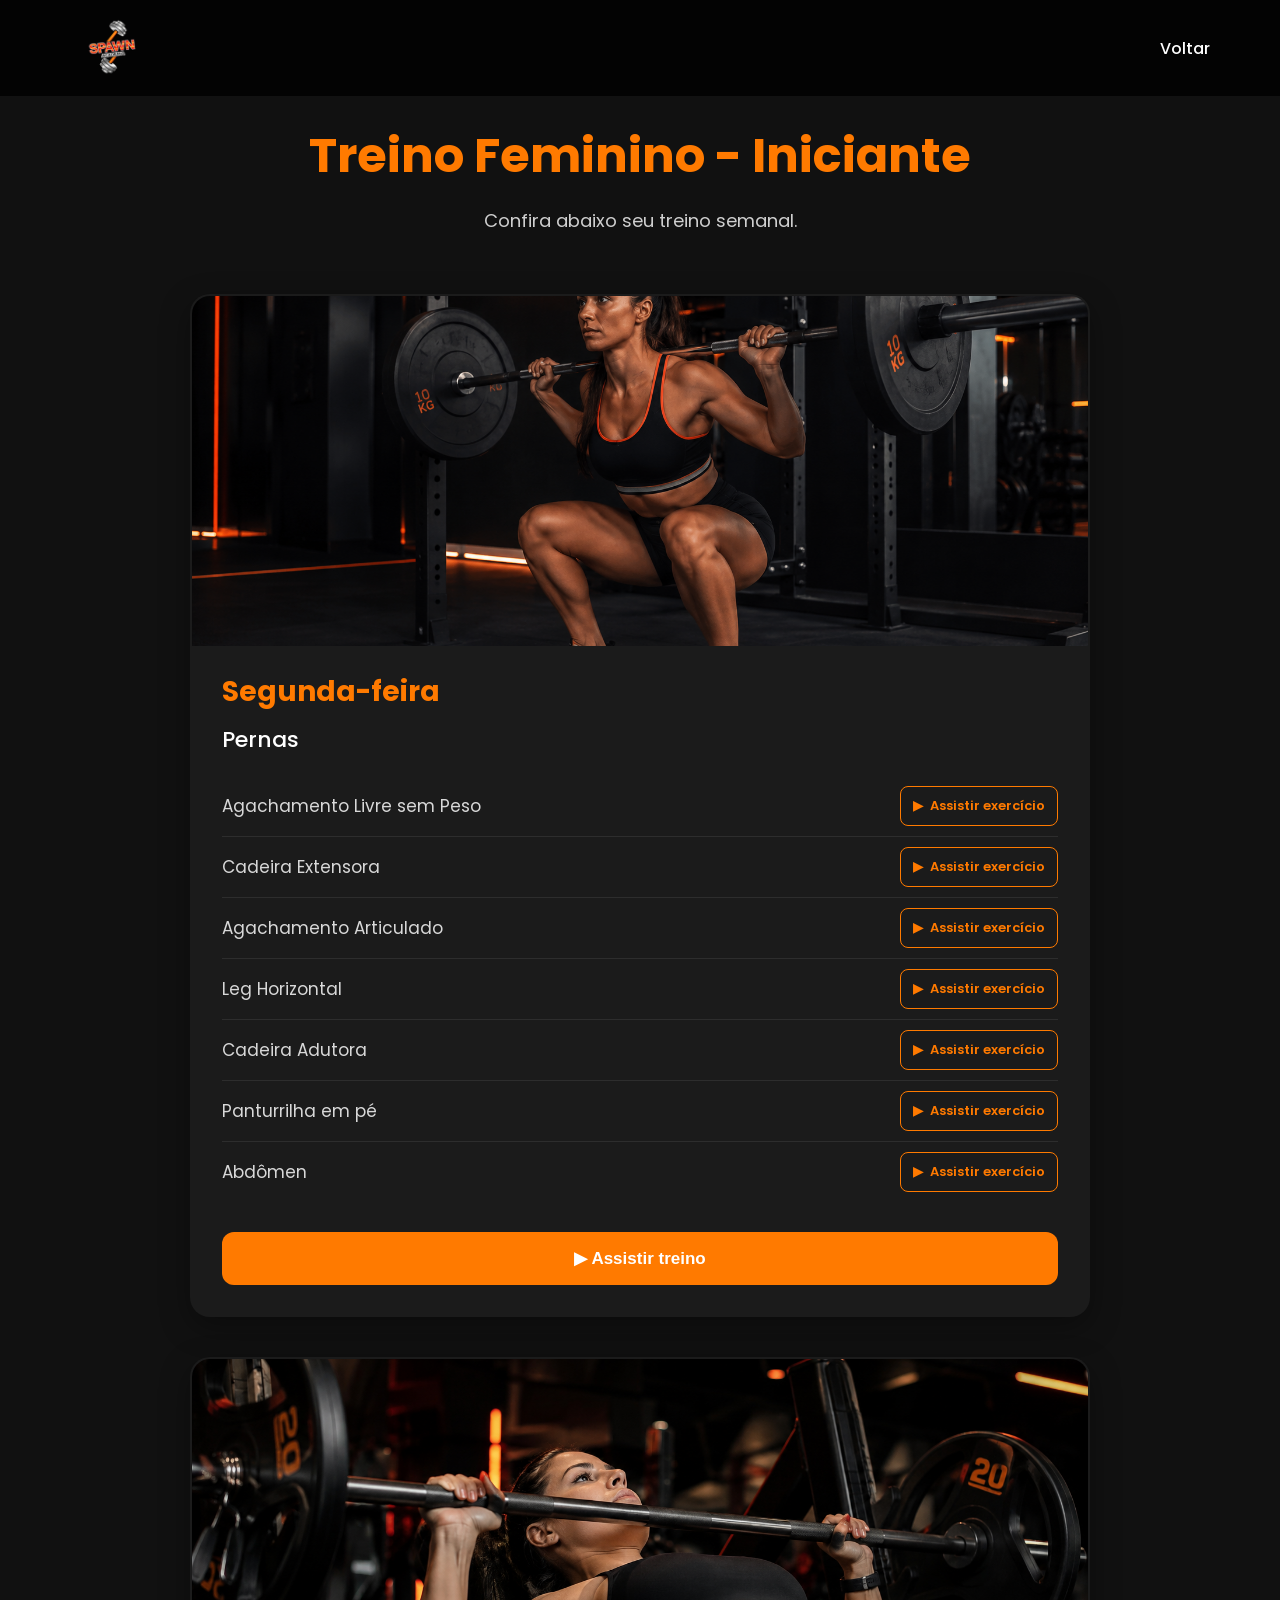
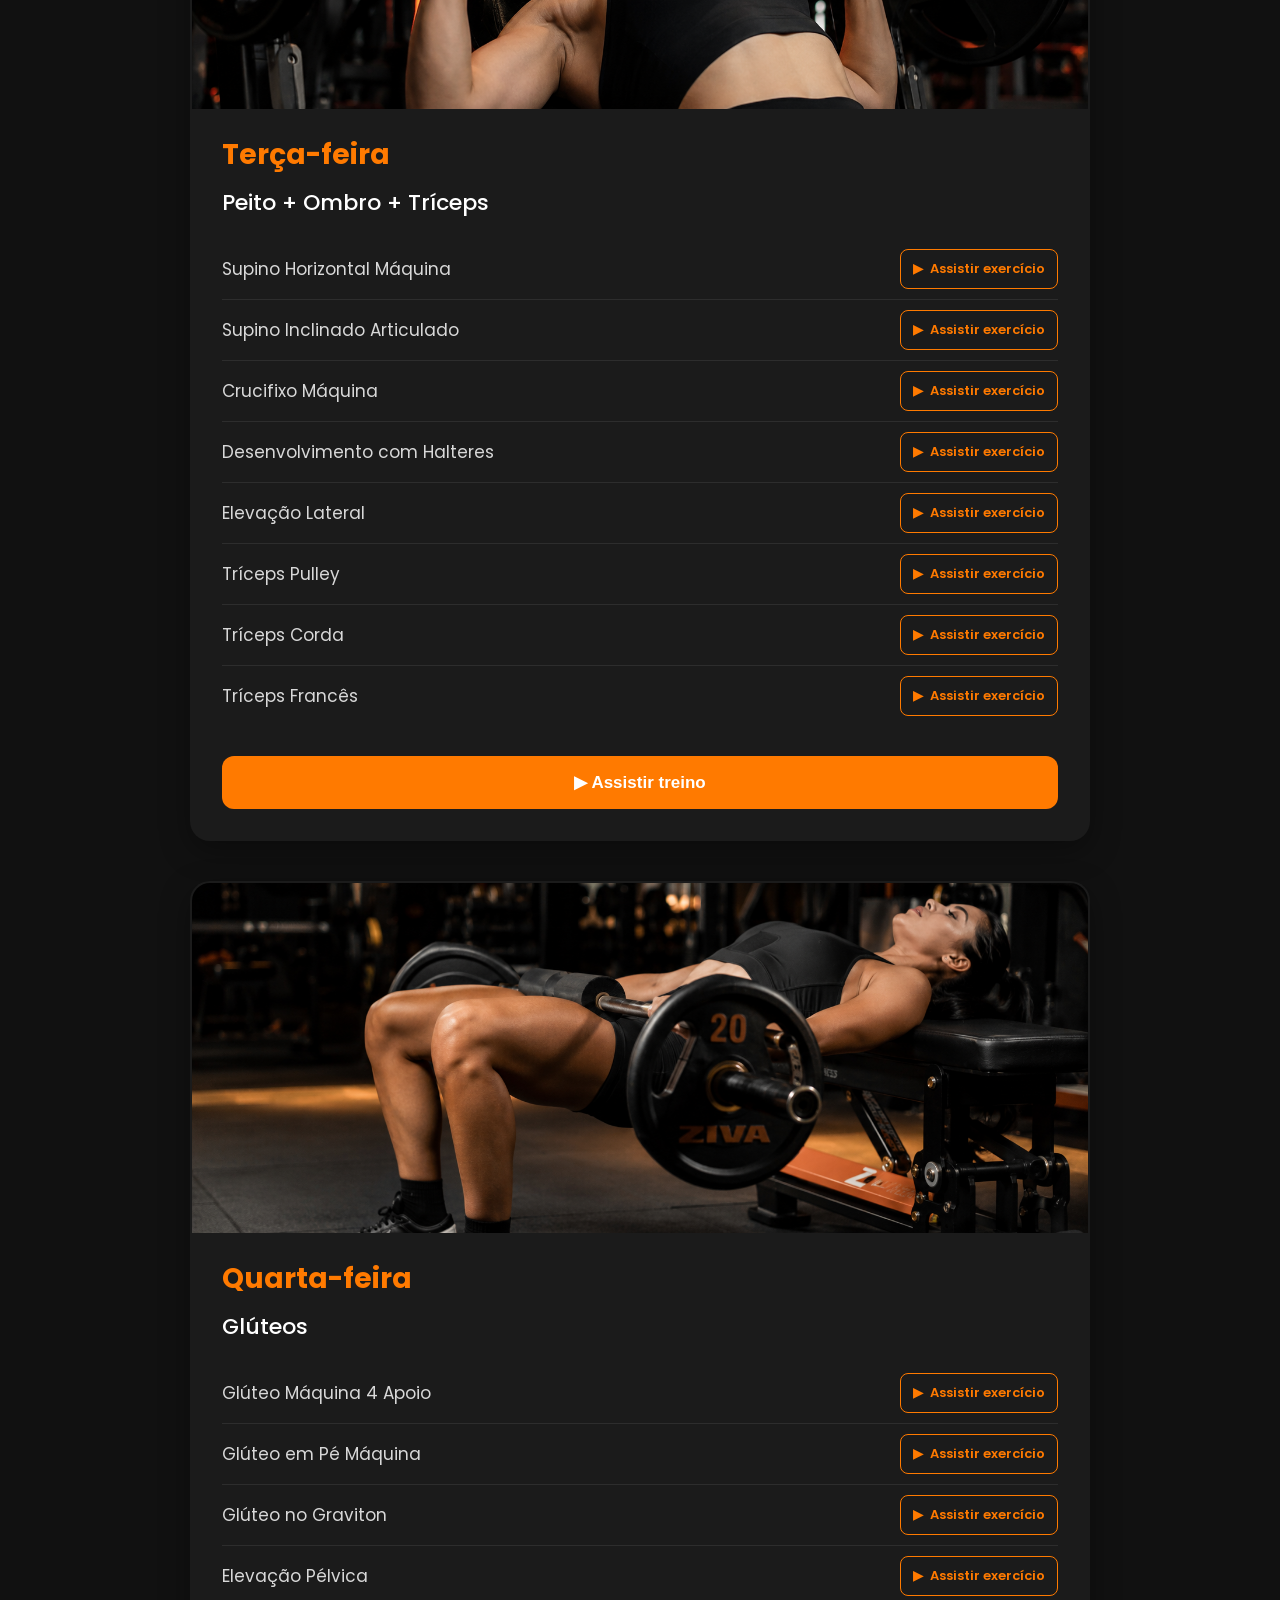
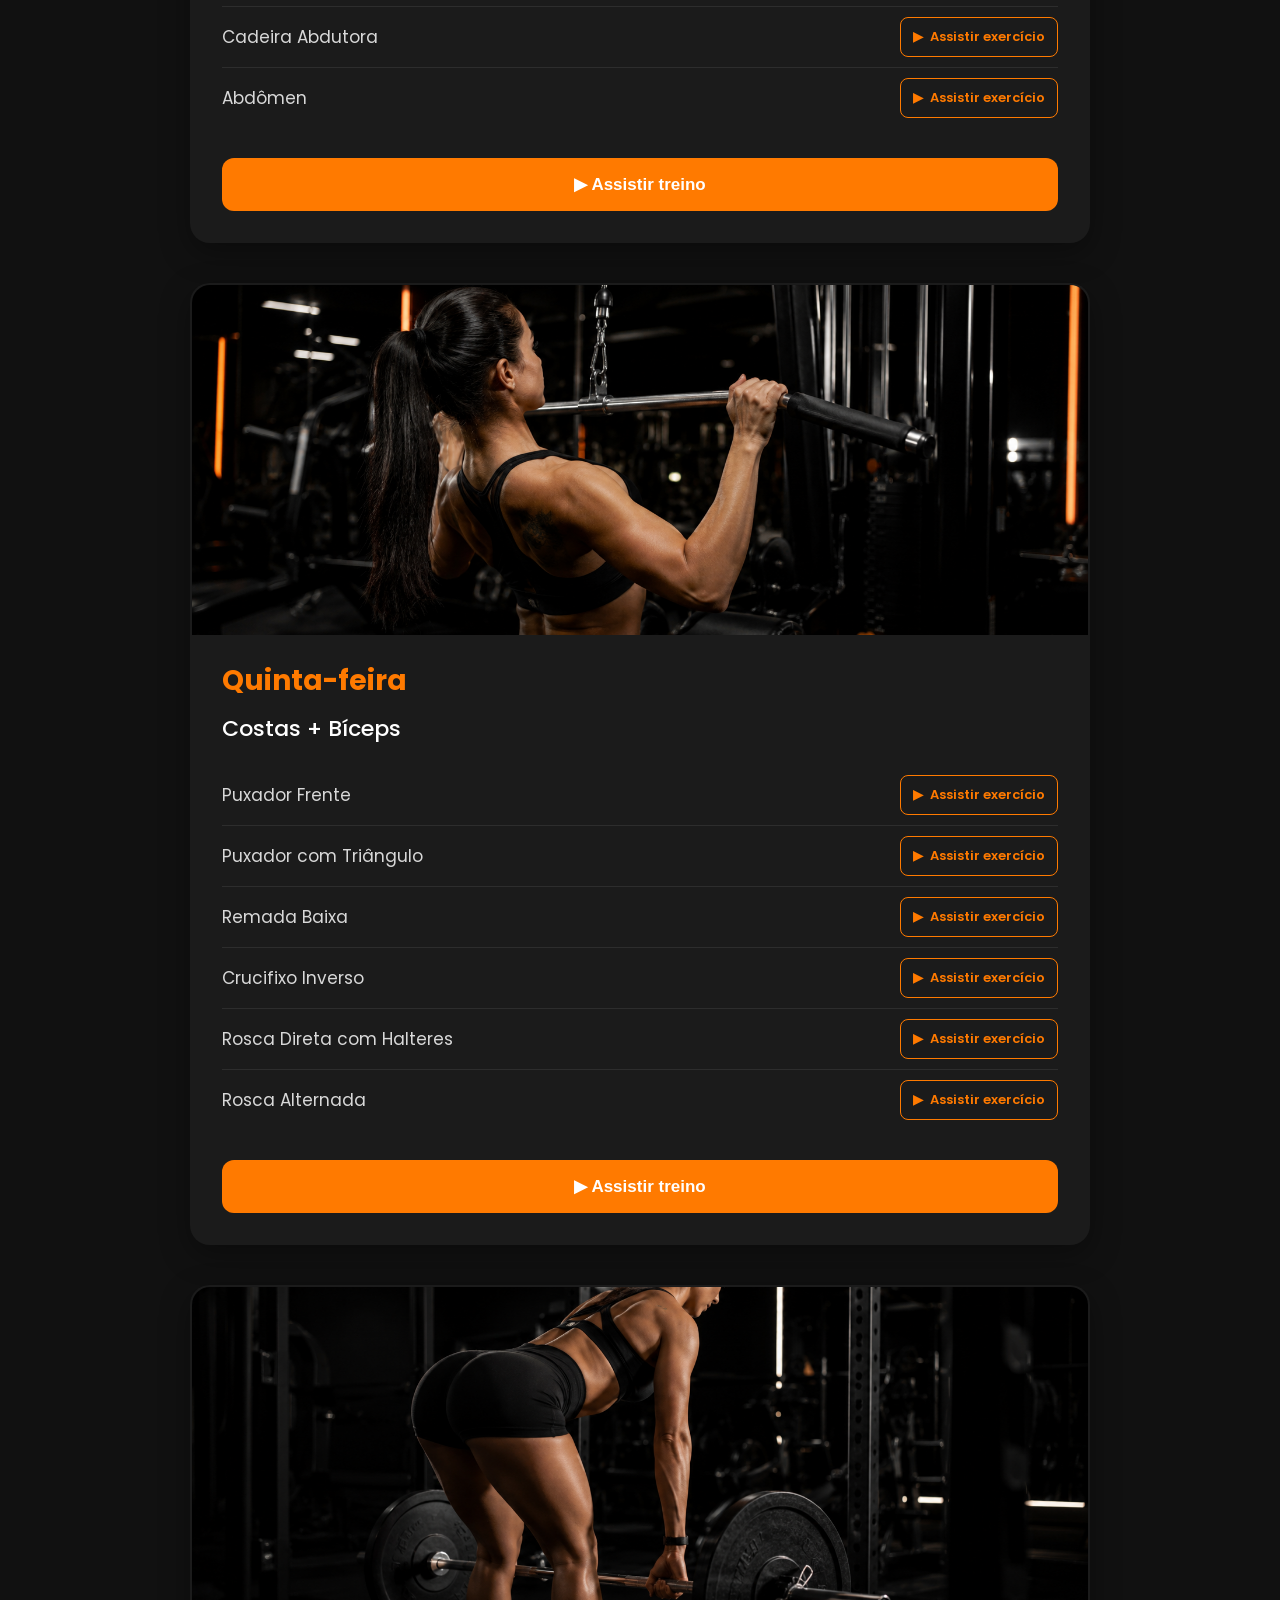
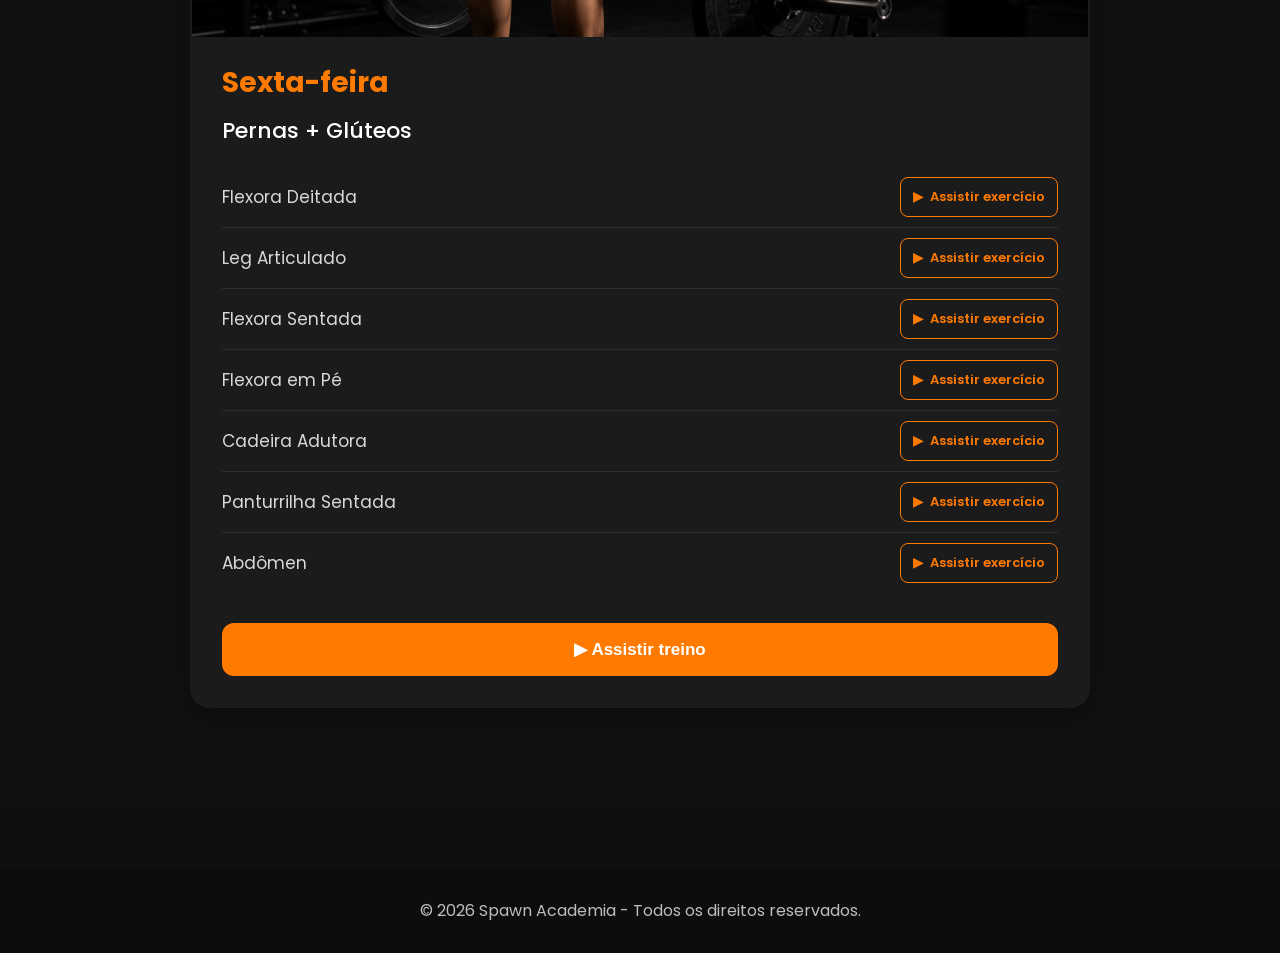
==== commit 0a0cf5d5: "Atualiza site" ====
--- a/pages/feminino-iniciante.html
+++ b/pages/feminino-iniciante.html
@@ -276,7 +276,7 @@
             </li>
             <li class="exercicio-item">
                 <span>Rosca Alternada</span>
-                <a href="https://www.youtube.com/watch?v=LImiRdWSFnM&list=PLH4YODQTalH0&index=6" target="_blank" rel="noopener noreferrer" class="assistir-exercicio">
+                <a href="https://www.youtube.com/watch?v=gi7VMzYqDxY&list=PLH4YODQTalH0&index=7" target="_blank" rel="noopener noreferrer" class="assistir-exercicio">
                     <span>▶</span> Assistir exercício
                 </a>
             </li>
@@ -306,8 +306,8 @@
                 </a>
             </li>
             <li class="exercicio-item">
-                <span>Leg 45</span>
-                <a href="https://www.youtube.com/watch?v=3KzVRH-nEow&list=PLcJt9dK25GWM&index=8" target="_blank" rel="noopener noreferrer" class="assistir-exercicio">
+                <span>Leg Articulado</span>
+                <a href="https://www.youtube.com/watch?v=GjVEdPSYmVs&list=PLcJt9dK25GWM&index=8" target="_blank" rel="noopener noreferrer" class="assistir-exercicio">
                     <span>▶</span> Assistir exercício
                 </a>
             </li>
